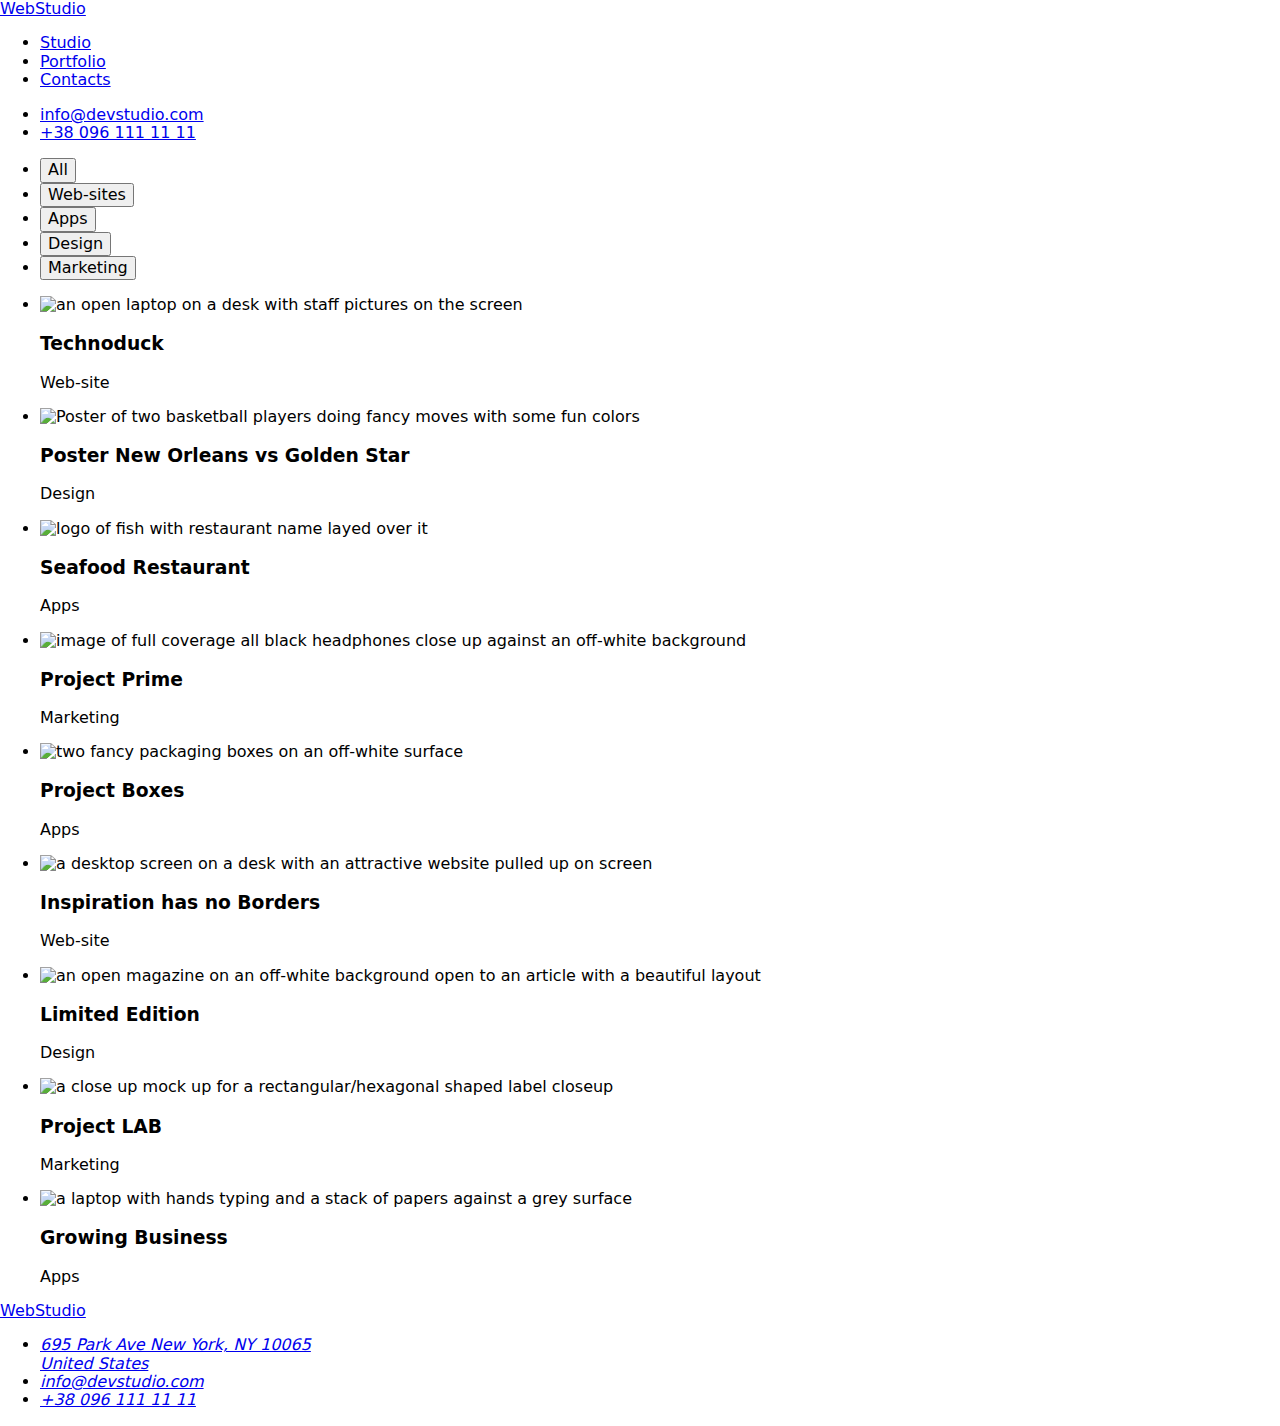
==== portfolio.html @ 9d6b026a "previous work files" ====
<!DOCTYPE html>
<html lang="en">

<head>
    <meta name="WebStudio" content="Effective Sollutions for your Business" />
    <meta charset="UTF-8"/>
    <meta http-equiv="X-UA-Compatible" content="IE=edge" />
    <meta name="viewport" content="width=device-width, initial-scale=1.0"/>
    <link rel="stylesheet" href="https://cdnjs.cloudflare.com/ajax/libs/modern-normalize/1.0.0/modern-normalize.min.css" />
    <link rel="preconnect" href="https://fonts.googleapis.com"/>
    <link rel="preconnect" href="https://fonts.gstatic.com" crossorigin />
    <link href="https://fonts.googleapis.com/css2?family=Raleway:wght@700&family=Roboto:wght@400;500;700;900&display=swap"
        rel="stylesheet"/>
    <link rel="stylesheet" href="./css/styles.css"/>

    <title>Effective Solutions for your Business</title>
</head>

<body>

    <header class="header">
      <div class="container nav-container">
        <nav class="navbar-list">
          <a class="logo" href="index.html">WebStudio
          </a>
          <ul class="navbar list">
            <li class="navbar-item">
              <a class="navbar-contact-link" 
                href="./index.html">Studio
              </a>
            </li>
            <li class="navbar-item">
              <a class="navbar-contact-link current-link" 
                href="./portfolio.html">Portfolio
              </a>
            </li>
            <li class="navbar-item">
              <a class="navbar-contact-link" 
                href="#">Contacts
              </a>
            </li>
          </ul>
        </nav>
    
        <ul class="nav-contacts list">
          <li class="header-contact-item">
            <a class="header-contact-link" 
              href="mailto:info@devstudio.com">info@devstudio.com
            </a>
          </li>
          <li class="header-contact-item">
            <a class="header-contact-link" 
              href="tel:+38 096 111 11 11"> +38 096 111 11 11
            </a>
          </li>
        </ul>
      </div>
    </header>

    <main>

        <section class="section">
            <div class="container container-portfolio">
              <ul class="filters list">    
                <li class="filter-item">
                  <button class="filter-button filter-current" type="button">All</button>
                </li>
                <li class="filter-item">
                  <button class="filter-button" type="button">Web-sites</button>
                </li>
                <li class="filter-item">
                  <button class="filter-button" type="button">Apps</button>
                </li>
                <li class="filter-item">
                  <button class="filter-button" type="button">Design</button>
                </li>
                <li class="filter-item">
                  <button class="filter-button" type="button">Marketing</button>
                </li>
              </ul>

              <ul class="projects list">
                <li class="projects-item">
                  <img src="./images/technoduck.jpg"
                         alt=" an open laptop on a desk with staff pictures on the screen"
                         width="370"/>
                  <div class="footer-projects">
                    <h3 class="projects-heading">
                      Technoduck
                    </h3>
                    <p class="projects-filter">
                      Web-site
                    </p>
                  </div>
                </li>
                <li class="projects-item">
                  <img src="./images/postervs.jpg"
                         alt="Poster of two basketball players doing fancy moves with some fun colors"
                         width="370"/>
                  <div class="footer-projects">
                    <h3 class="projects-heading">
                      Poster New Orleans vs Golden Star
                    </h3>
                    <p class="projects-filter">
                      Design
                    </p>
                  </div>
                </li>
                <li class="projects-item">
                  <img src="./images/seafood.jpg"
                         alt="logo of fish with restaurant name layed over it"
                         width="370"/>
                  <div class="footer-projects">
                    <h3 class="projects-heading">
                      Seafood Restaurant
                    </h3>
                    <p class="projects-filter">
                      Apps
                    </p>
                  </div>
                </li>
                <li class="projects-item">
                  <img src="./images/pprime.jpg"
                         alt="image of full coverage all black headphones close up against an off-white background"
                         width="370"/>
                  <div class="footer-projects">       
                    <h3 class="projects-heading">
                      Project Prime
                    </h3>
                    <p class="projects-filter">
                      Marketing
                    </p>
                  </div>
                </li>
                <li class="projects-item">
                  <img src="./images/pboxes.jpg"
                         alt="two fancy packaging boxes on an off-white surface"
                         width="370"/>
                  <div class="footer-projects">
                    <h3 class="projects-heading">
                      Project Boxes
                    </h3>
                    <p class="projects-filter">
                      Apps
                    </p>
                  </div>
                </li>
                <li class="projects-item">
                  <img src="./images/inspiration.jpg"
                    alt="a desktop screen on a desk with an attractive website pulled up on screen"
                    width="370"/>
                  <div class="footer-projects">
                    <h3 class="projects-heading">
                      Inspiration has no Borders
                    </h3>
                    <p class="projects-filter">
                      Web-site
                    </p>
                  </div>
                </li>
                <li class="projects-item">
                  <img src="./images/limited.jpg"
                    alt="an open magazine on an off-white background open to an article with a beautiful layout"
                    width="370"/>
                  <div class="footer-projects">
                    <h3 class="projects-heading">
                      Limited Edition
                    </h3>
                    <p class="projects-filter">
                      Design
                    </p>
                  </div>
                </li>
                <li class="projects-item">
                  <img src="./images/plab.jpg"
                    alt="a close up mock up for a rectangular/hexagonal shaped label closeup"
                    width="370"/>
                  <div class="footer-projects">
                    <h3 class="projects-heading">
                      Project LAB
                    </h3>
                    <p class="projects-filter">
                      Marketing
                    </p>
                  </div>
                </li>
                <li class="projects-item">
                  <img src="./images/business.jpg"
                    alt="a laptop with hands typing and a stack of papers against a grey surface"
                    width="370"/>
                  <div class="footer-projects">
                    <h3 class="projects-heading">
                      Growing Business
                    </h3>
                    <p class="projects-filter">
                      Apps
                    </p>
                  </div>
                </li>
              </ul>
            </div>
        </section>

    </main>

    <footer class="footer">
      <div class="container footer-container">
        <a class="logo logo-footer" href="index.html">WebStudio
        </a>
        <address class="address">
          <ul class="list-address list">
            <li>
              <a class="footer-link" href="#">695 Park Ave New York, NY 10065<br>United States</a>
            </li>
            <li>
              <a class="footer-link" href="mailto:info@devstudio.com">info@devstudio.com</a>
            </li>
            <li>
              <a class="footer-link" href="tel:+38 096 111 11 11"> +38 096 111 11 11</a>
            </li>
          </ul>
        </address>
      </div>
    </footer>
    
    </body>
    
    </html>
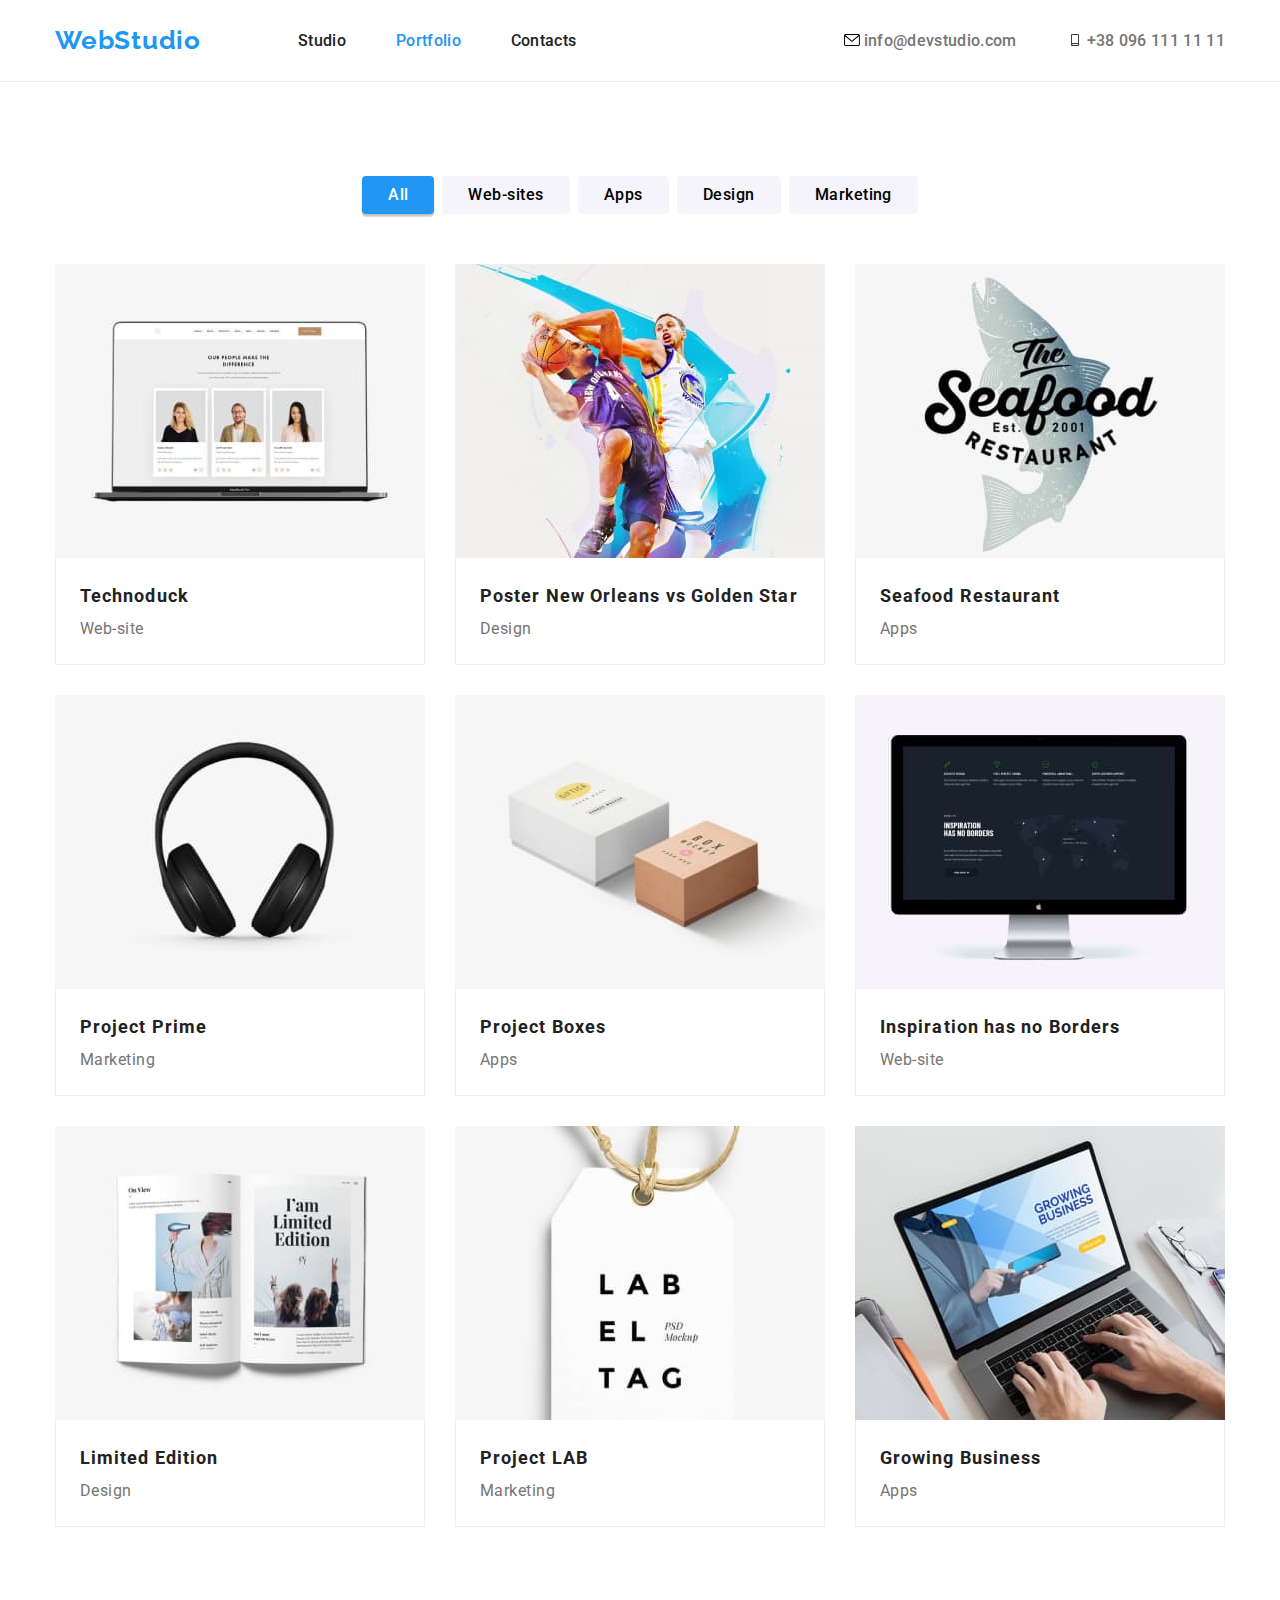
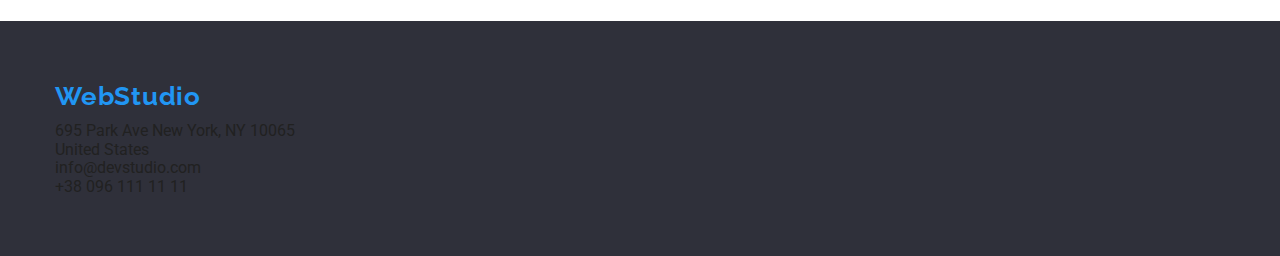
==== commit c0da38ac: "hover effects a go" ====
--- a/portfolio.html
+++ b/portfolio.html
@@ -25,32 +25,32 @@
           </a>
           <ul class="navbar list">
             <li class="navbar-item">
-              <a class="navbar-contact-link" 
-                href="./index.html">Studio
+              <a class="navbar-contact-link" href="./index.html">Studio
               </a>
             </li>
             <li class="navbar-item">
-              <a class="navbar-contact-link current-link" 
-                href="./portfolio.html">Portfolio
+              <a class="navbar-contact-link current-link" href="./portfolio.html">Portfolio
               </a>
             </li>
             <li class="navbar-item">
-              <a class="navbar-contact-link" 
-                href="#">Contacts
-              </a>
+              <a class="navbar-contact-link" href="#">Contacts</a>
             </li>
           </ul>
         </nav>
     
         <ul class="nav-contacts list">
           <li class="header-contact-item">
-            <a class="header-contact-link" 
-              href="mailto:info@devstudio.com">info@devstudio.com
+            <svg class="header-icon" width="16px" height="12px">
+              <use href="./images/icons.svg#icon-envelope"></use>
+            </svg>
+            <a class="header-contact-link" href="mailto:info@devstudio.com">info@devstudio.com
             </a>
           </li>
           <li class="header-contact-item">
-            <a class="header-contact-link" 
-              href="tel:+38 096 111 11 11"> +38 096 111 11 11
+            <svg class="header-icon" width="16px" height="12px">
+              <use href="./images/icons.svg#icon-smartphone"></use>
+            </svg>
+            <a class="header-contact-link" href="tel:+38 096 111 11 11"> +38 096 111 11 11
             </a>
           </li>
         </ul>
@@ -81,9 +81,10 @@
 
               <ul class="projects list">
                 <li class="projects-item">
-                  <img src="./images/technoduck.jpg"
-                         alt=" an open laptop on a desk with staff pictures on the screen"
-                         width="370"/>
+                  <a href="#" class="projects-link">
+                      <img src="./images/technoduck.jpg"
+                           alt=" an open laptop on a desk with staff pictures on the screen"
+                           width="370"/>
                   <div class="footer-projects">
                     <h3 class="projects-heading">
                       Technoduck
@@ -92,34 +93,40 @@
                       Web-site
                     </p>
                   </div>
-                </li>
-                <li class="projects-item">
-                  <img src="./images/postervs.jpg"
-                         alt="Poster of two basketball players doing fancy moves with some fun colors"
-                         width="370"/>
-                  <div class="footer-projects">
-                    <h3 class="projects-heading">
-                      Poster New Orleans vs Golden Star
-                    </h3>
-                    <p class="projects-filter">
-                      Design
-                    </p>
-                  </div>
-                </li>
-                <li class="projects-item">
-                  <img src="./images/seafood.jpg"
-                         alt="logo of fish with restaurant name layed over it"
-                         width="370"/>
-                  <div class="footer-projects">
-                    <h3 class="projects-heading">
-                      Seafood Restaurant
-                    </h3>
-                    <p class="projects-filter">
-                      Apps
-                    </p>
-                  </div>
-                </li>
-                <li class="projects-item">
+                </a>
+                </li>
+                <li class="projects-item">
+                  <a href="#" class="projects-link">
+                    <img src="./images/postervs.jpg"
+                           alt="Poster of two basketball players doing fancy moves with some fun colors"
+                           width="370"/>
+                    <div class="footer-projects">
+                      <h3 class="projects-heading">
+                        Poster New Orleans vs Golden Star
+                      </h3>
+                      <p class="projects-filter">
+                        Design
+                      </p>
+                  </div>
+                </a>
+                </li>
+                <li class="projects-item">
+                  <a href="#" class="projects-link">
+                    <img src="./images/seafood.jpg"
+                           alt="logo of fish with restaurant name layed over it"
+                           width="370"/>
+                    <div class="footer-projects">
+                      <h3 class="projects-heading">
+                        Seafood Restaurant
+                      </h3>
+                      <p class="projects-filter">
+                        Apps
+                      </p>
+                    </div>
+                  </a>
+                </li>
+                <li class="projects-item">
+                  <a href="#" class="projects-link">
                   <img src="./images/pprime.jpg"
                          alt="image of full coverage all black headphones close up against an off-white background"
                          width="370"/>
@@ -131,8 +138,10 @@
                       Marketing
                     </p>
                   </div>
-                </li>
-                <li class="projects-item">
+                </a>
+                </li>
+                <li class="projects-item">
+                  <a href="#" class="projects-link">
                   <img src="./images/pboxes.jpg"
                          alt="two fancy packaging boxes on an off-white surface"
                          width="370"/>
@@ -144,8 +153,10 @@
                       Apps
                     </p>
                   </div>
-                </li>
-                <li class="projects-item">
+                </a>
+                </li>
+                <li class="projects-item">
+                  <a href="#" class="projects-link">
                   <img src="./images/inspiration.jpg"
                     alt="a desktop screen on a desk with an attractive website pulled up on screen"
                     width="370"/>
@@ -157,8 +168,10 @@
                       Web-site
                     </p>
                   </div>
-                </li>
-                <li class="projects-item">
+                </a>
+                </li>
+                <li class="projects-item">
+                  <a href="#" class="projects-link">
                   <img src="./images/limited.jpg"
                     alt="an open magazine on an off-white background open to an article with a beautiful layout"
                     width="370"/>
@@ -170,8 +183,10 @@
                       Design
                     </p>
                   </div>
-                </li>
-                <li class="projects-item">
+                </a>
+                </li>
+                <li class="projects-item">
+                  <a href="#" class="projects-link">
                   <img src="./images/plab.jpg"
                     alt="a close up mock up for a rectangular/hexagonal shaped label closeup"
                     width="370"/>
@@ -183,8 +198,10 @@
                       Marketing
                     </p>
                   </div>
-                </li>
-                <li class="projects-item">
+                </a>
+                </li>
+                <li class="projects-item">
+                  <a href="#" class="projects-link">
                   <img src="./images/business.jpg"
                     alt="a laptop with hands typing and a stack of papers against a grey surface"
                     width="370"/>
@@ -196,6 +213,7 @@
                       Apps
                     </p>
                   </div>
+                </a>
                 </li>
               </ul>
             </div>
--- a/css/styles.css
+++ b/css/styles.css
@@ -0,0 +1,521 @@
+/*svg sprite--not sure I need this now
+
+/* .icon {
+  width: 50px;
+  height: 50px;
+  margin: .5em;
+} */
+
+/* doc styles*/
+
+ul{
+  list-style-type: none;
+}
+
+a{
+text-decoration: none;
+color: var(--main-color);
+}
+
+:focus{
+  outline: none;
+}
+/* hero hover button color   #188CE8  */
+
+:root{
+ --main-color: #212121;
+ --sub-text-color:#757575;
+ --icon-link-fill-color: #AFB1B8;
+ --sub-font-size: 16px;
+ --main-background-color:#FFFFFF;
+ --sub-background-color: #F5F4FA;
+ --focus-hover-background-color: #2196F3;
+ --focus-hover-color-button:#FFFFFF;
+ --focus-hover-color-text:#2196F3;
+ --footer-icon-link-background: gba(255, 255, 255, 0.1);
+}
+
+body{
+  font-family: Roboto, sans-serif;
+  font-style: normal;
+  font-size: 14px;
+  color: var(--main-color);
+  font-size: var(--main-font-size);
+  background-color: var(--main-background-color);
+}
+
+/* default styles*/
+
+h1,
+h2,
+h3,
+h4,
+h5,
+h6,
+p {
+  margin: 0;
+}
+
+html {
+  box-sizing: border-box;
+}
+
+*,
+*::after,
+*::before {
+  box-sizing: inherit;
+}
+
+img {
+  display: block;
+  max-width: 100%;
+  height: auto;
+}
+
+address {
+  font-style: normal;
+}
+
+.link {
+  text-decoration: none;
+  color: inherit;
+}
+
+.list {
+  list-style: none;
+  padding: 0;
+  margin: 0;
+}
+ /*specific styles*/
+
+.container{
+  width:1200px;
+  margin: 0 auto;
+  padding: 0 15px;
+}
+
+.section{
+  padding-top:94px;
+  padding-bottom:94px;
+}
+
+.header{
+  border-bottom: 1px solid #ECECEC;
+}
+
+.nav-container{
+  display: flex;
+  align-items: center;
+  justify-content: space-between;
+}
+
+.navbar-list{
+  display: flex;
+  align-items: center;
+}
+
+.navbar-item:not(:last-child){
+margin-right: 50px;
+}
+
+.navbar{
+  display:flex;
+  margin-left: 97px;
+}
+
+.nav-contacts{
+  display: flex;
+}
+
+.header-contact-item:not(:last-child) {
+  margin-right: 50px;
+}
+
+.header-contact-item,
+.navbar-item{
+  display: block;
+  padding: 32px 0 31px 0;
+}
+
+.logo{
+  font-family: Raleway, sans-serif;
+  font-size:  26px;
+  font-weight: 700;
+  color: #2196F3;
+  line-height: 31px;
+  letter-spacing: 0.03em;
+}
+
+.navbar-contact-link{
+  font-weight: 500;
+  line-height: 16px;
+  letter-spacing: 0.02em;
+}
+
+.header-icon{
+  fill: current-color;
+}
+
+.current-link,
+.navbar-contact-link:focus, 
+.header-contact-link:focus,
+.navbar-contact-link:hover,
+.header-contact-link:hover {
+  color: var(--focus-hover-color-text);
+}
+
+.hero-button:focus{
+  background-color: #188CE8;
+}
+
+.hero-button:hover {
+  background-color: #188CE8;
+}
+
+.filter-button:focus,
+.filter-button:hover {
+  background-color:var(--focus-hover-background-color);
+  box-shadow: 0px 3px 1px rgba(0, 0, 0, 0.1), 
+  0px 1px 2px rgba(0, 0, 0, 0.08), 
+  0px 2px 2px rgba(0, 0, 0, 0.12);
+}
+
+.footer-address-link:focus,
+.filter-button:focus{
+  color:var(--focus-hover-color-button);
+}
+
+.footer-address-link:hover,
+.filter-button:hover{
+  color: var(--focus-hover-color-button);
+}
+
+.header-contact-link{
+  color: var(--sub-text-color);
+  font-weight:500;
+  line-height: 16px;
+  letter-spacing: 0.02em;
+}
+
+.hero-container{
+  display: flex;
+  flex-direction: column;
+  justify-content: center;
+  align-items: center;
+}
+
+.hero{
+  padding:200px 0;
+  background-color: #2F303A;
+  background-image:
+    linear-gradient(rgba(47, 48, 58, 0.4), rgba(47, 48, 58, 0.4)), 
+    url(../images/hero-img.jpg);
+}
+
+.hero-heading{
+  font-weight: 900;
+  font-size: 44px;
+  line-height: 136%;
+  text-align: center;
+  letter-spacing: 0.06em;
+  text-transform: uppercase;
+  color: #FFFFFF;
+  margin-bottom:30px;
+}
+
+.hero-button{
+  font-family: Roboto, sans-serif;
+  background-color: #2196F3;
+  color: #FFFFFF;
+  font-weight: 700;
+  line-height: 30px;
+  display: flex;
+  align-items: center;
+  justify-content: center;
+  padding: 10px 20px;
+  letter-spacing: 0.06em;
+  border-radius: 4px;
+  border: none;
+  cursor:pointer;
+}
+
+.advantages-list{
+  display: flex;
+}
+
+.advantages-item:not(:last-child){
+  margin-right: 30px;
+}
+
+.advantages-item{
+  width: 270px
+}
+
+.advantages-icons-box{
+  display: flex;
+  justify-content: center;
+  align-items: center;
+  width: 270px;
+  height: 120px;
+  background: var(--sub-background-color);
+  border-radius: 4px;
+  margin-bottom:30px;
+  
+}
+
+.advantages-heading{
+  font-weight: 700;
+  line-height: 16px;
+  font-size: 14px;
+  letter-spacing: 0.03em;
+  text-transform: uppercase;
+  margin-bottom:10px;
+}
+
+.advantages-detail{
+    font-weight: 400;
+    line-height: 24px;
+    font-size: 14px;
+    letter-spacing: 0.03em;
+    color: var(--sub-text-color)
+}
+
+.we-do-container{
+  display:flex;
+  flex-direction: column;
+}
+
+.section-no-top-padding{
+  padding-top: 0;
+}
+
+.we-do-list {
+  display:flex;
+  justify-content: center;
+}
+
+.we-do-item:not(:last-child){
+  margin-right: 30px;
+}
+
+.section-heading{
+  display: flex;
+  justify-content: center;
+  margin-bottom: 50px;
+  font-weight: 700;
+  font-size: 36px;
+  line-height: 42px;
+  text-align: center;
+  letter-spacing: 0.03em;
+}
+
+.team-container{
+  display: flex;
+  flex-direction: column;
+}
+
+.section-heading-team,
+.team-list{
+  display:flex;
+  justify-content: center;
+  align-items: center;
+}
+
+.team-item:not(:last-child){
+  margin-right: 30px;
+}
+
+.team-image{
+  margin-bottom: 30px;
+}
+
+.team-item {
+  display:flex;
+  flex-direction: column;
+  padding-bottom: 30px;
+  background-color: var(--main-background-color);
+  box-shadow: 0px 1px 3px rgba(0, 0, 0, 0.12), 
+  0px 1px 1px rgba(0, 0, 0, 0.14), 
+  0px 2px 1px rgba(0, 0, 0, 0.2);
+  border-radius: 0px 0px 4px 4px;
+}
+
+.section-team{
+  background-color: var(--sub-background-color);
+}
+
+.team-name{
+  font-weight: 500;
+  font-size: var(--sub-font-size);
+  line-height: 19px;
+  text-align: center;
+  letter-spacing: 0.03em;
+  margin-bottom: 10px;
+}
+
+.team-title{
+  font-weight: 400;
+  font-size: var(--sub-font-size);
+  line-height: 19px;
+  text-align: center;
+  letter-spacing: 0.03em;
+  color: var(--sub-text-color);
+  margin-bottom:16px;
+}
+
+.socials-list{
+  display:flex;
+  justify-content: space-evenly;
+  align-items: center;
+  padding:0;
+}
+
+.socials-link{
+color: var(--icon-link-fill-color);
+}
+
+.socials-icons{
+  fill:currentColor;
+}
+
+.clients-list{
+  display:flex;
+  justify-content: space-evenly;
+  align-items: center;
+}
+
+.clients-icon-box{
+  display: flex;
+  justify-content: center;
+  align-items: center;
+  width: 170px;
+      height: 92px;
+    border: 1px solid var(--icon-link-fill-color);
+    border-radius: 4px;
+}
+
+.clients-link{
+  color: var(--icon-link-fill-color);
+}
+
+.clients-icon {
+  fill: currentColor;
+}
+
+.filters{
+  display: flex;
+  justify-content: center;
+  margin-bottom:50px;
+}
+
+.filter-item:not(:last-child){
+  margin-right: 8px;
+}
+
+.projects{
+  display: flex;
+  flex-wrap: wrap;
+  margin-left:-30px;
+  margin-top:-30px;
+  }
+  
+  .projects-item{
+    margin-left: 30px;
+    margin-top: 30px;
+    background: #FFFFFF;
+  }
+
+ .footer-projects{
+   display: flex;
+   flex-direction: column;
+   padding:20px 24px;
+   border: 1px solid #EEEEEE;
+   border-top:none;
+ }
+
+.filter-button{
+  font-family: Roboto, sans-serif;
+  background-color: #F5F4FA;
+  padding: 6px 26px;
+  border: none;
+  cursor: pointer;
+  border-radius: 4px;
+  font-weight: 500;
+  font-size: var(--sub-font-size);
+  line-height: 26px;
+  text-align: center;
+  letter-spacing: 0.03em;
+}
+
+.filter-current{
+  background-color: var(--focus-hover-background-color);
+  color: var(--focus-hover-color-button);
+  box-shadow: 0px 3px 1px rgba(0, 0, 0, 0.1), 
+  0px 1px 2px rgba(0, 0, 0, 0.08), 
+  0px 2px 2px rgba(0, 0, 0, 0.12);
+}
+
+.projects-heading{
+  font-weight: 700;
+  font-size: 18px;
+  line-height: 36px;
+  letter-spacing: 0.06em;
+}
+
+.projects-filter{
+  font-weight: 400;
+  font-size: var(--sub-font-size);
+  line-height: 30px;
+  letter-spacing: 0.03em;
+  color: var(--sub-text-color);
+}
+
+.projects-link:hover{
+  display:inline-block;
+  box-shadow: 0px 1px 1px rgba(0, 0, 0, 0.12), 
+    0px 4px 4px rgba(0, 0, 0, 0.06), 
+    1px 4px 6px rgba(0, 0, 0, 0.16);
+}
+
+.footer{
+  background-color: #2F303A;
+  padding: 60px 0;
+}
+
+.logo-footer{
+  display:block;
+  margin-bottom: 10px;
+
+}
+
+.footer-address-link{
+  color: var(--sub-text-color);
+  font-weight: 400;
+  line-height: 24px;
+   letter-spacing: 0.03em;
+}
+
+/* .address{
+  display: flex;
+}
+
+.footer-socials-list{
+  display:flex;
+}
+
+.footer-socials-container{
+  display: flex;
+  /* flex-direction: column; */
+}
+
+
+.footer-socials-list {
+  display: flex;
+  flex-direction: column;
+  justify-content: flex-start;
+}
+
+.footer-socials-item{
+  display: flex;
+  justify-content: space-evenly;
+} */
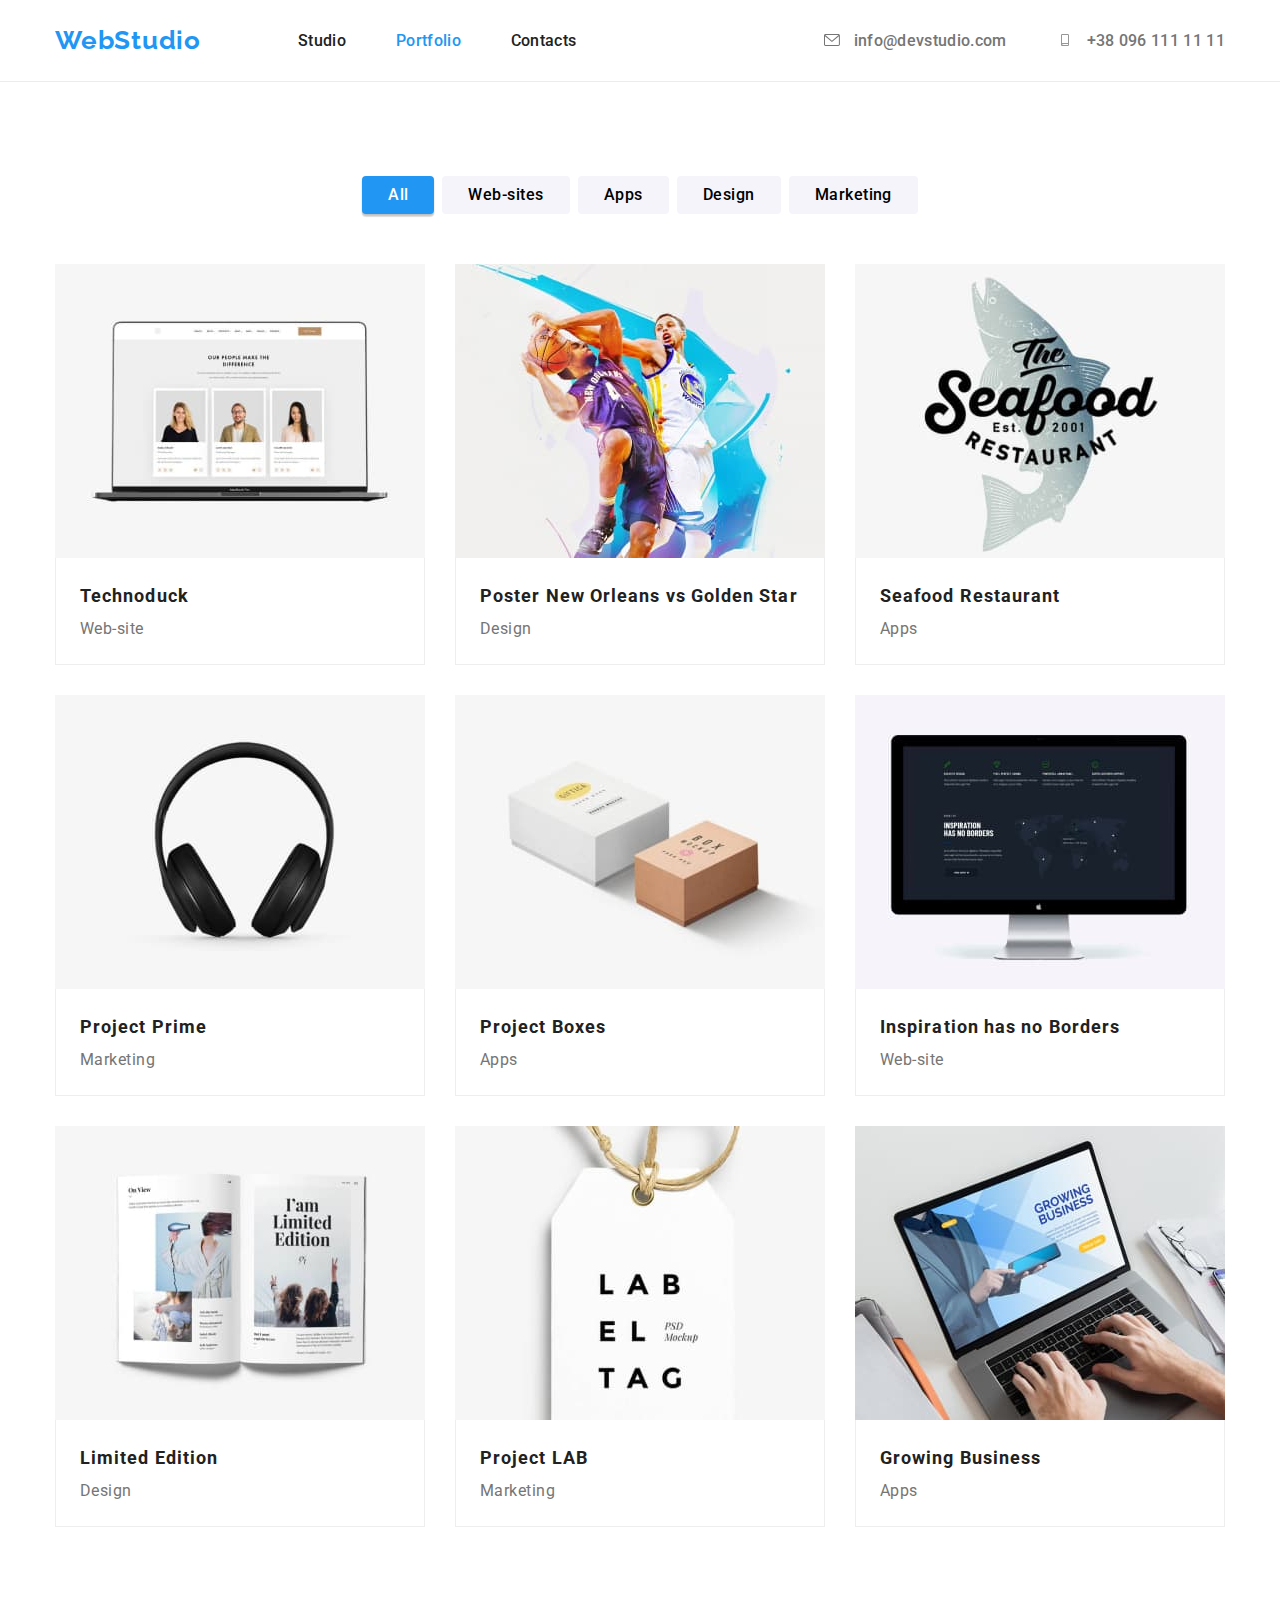
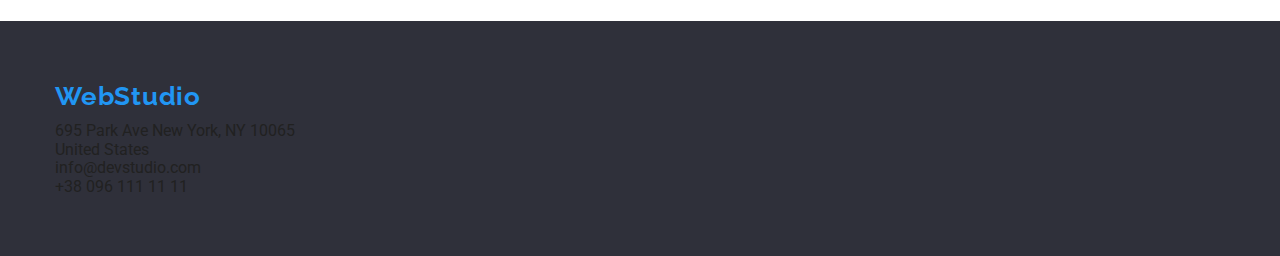
==== commit 20ea9a8d: "header squared away" ====
--- a/portfolio.html
+++ b/portfolio.html
@@ -40,16 +40,20 @@
     
         <ul class="nav-contacts list">
           <li class="header-contact-item">
-            <svg class="header-icon" width="16px" height="12px">
-              <use href="./images/icons.svg#icon-envelope"></use>
-            </svg>
+            <a class="header-icon-link">
+              <svg class="header-icon" width="16px" height="12px">
+                <use href="./images/icons.svg#icon-envelope"></use>
+              </svg>
+            </a>
             <a class="header-contact-link" href="mailto:info@devstudio.com">info@devstudio.com
             </a>
           </li>
           <li class="header-contact-item">
-            <svg class="header-icon" width="16px" height="12px">
-              <use href="./images/icons.svg#icon-smartphone"></use>
-            </svg>
+            <a class="header-icon-link">
+              <svg class="header-icon" width="16px" height="12px">
+                <use href="./images/icons.svg#icon-smartphone"></use>
+              </svg>
+            </a>
             <a class="header-contact-link" href="tel:+38 096 111 11 11"> +38 096 111 11 11
             </a>
           </li>
--- a/css/styles.css
+++ b/css/styles.css
@@ -152,15 +152,23 @@
   letter-spacing: 0.02em;
 }
 
+.header-icon-link{
+  display: inline-block;
+  color:var(--sub-text-color);
+  margin-right: 10px;
+}
+
 .header-icon{
-  fill: current-color;
+  display: inline-block;
+  fill:currentColor;
 }
 
 .current-link,
 .navbar-contact-link:focus, 
 .header-contact-link:focus,
 .navbar-contact-link:hover,
-.header-contact-link:hover {
+.header-contact-link:hover,
+.header-icon-link:hover {
   color: var(--focus-hover-color-text);
 }
 
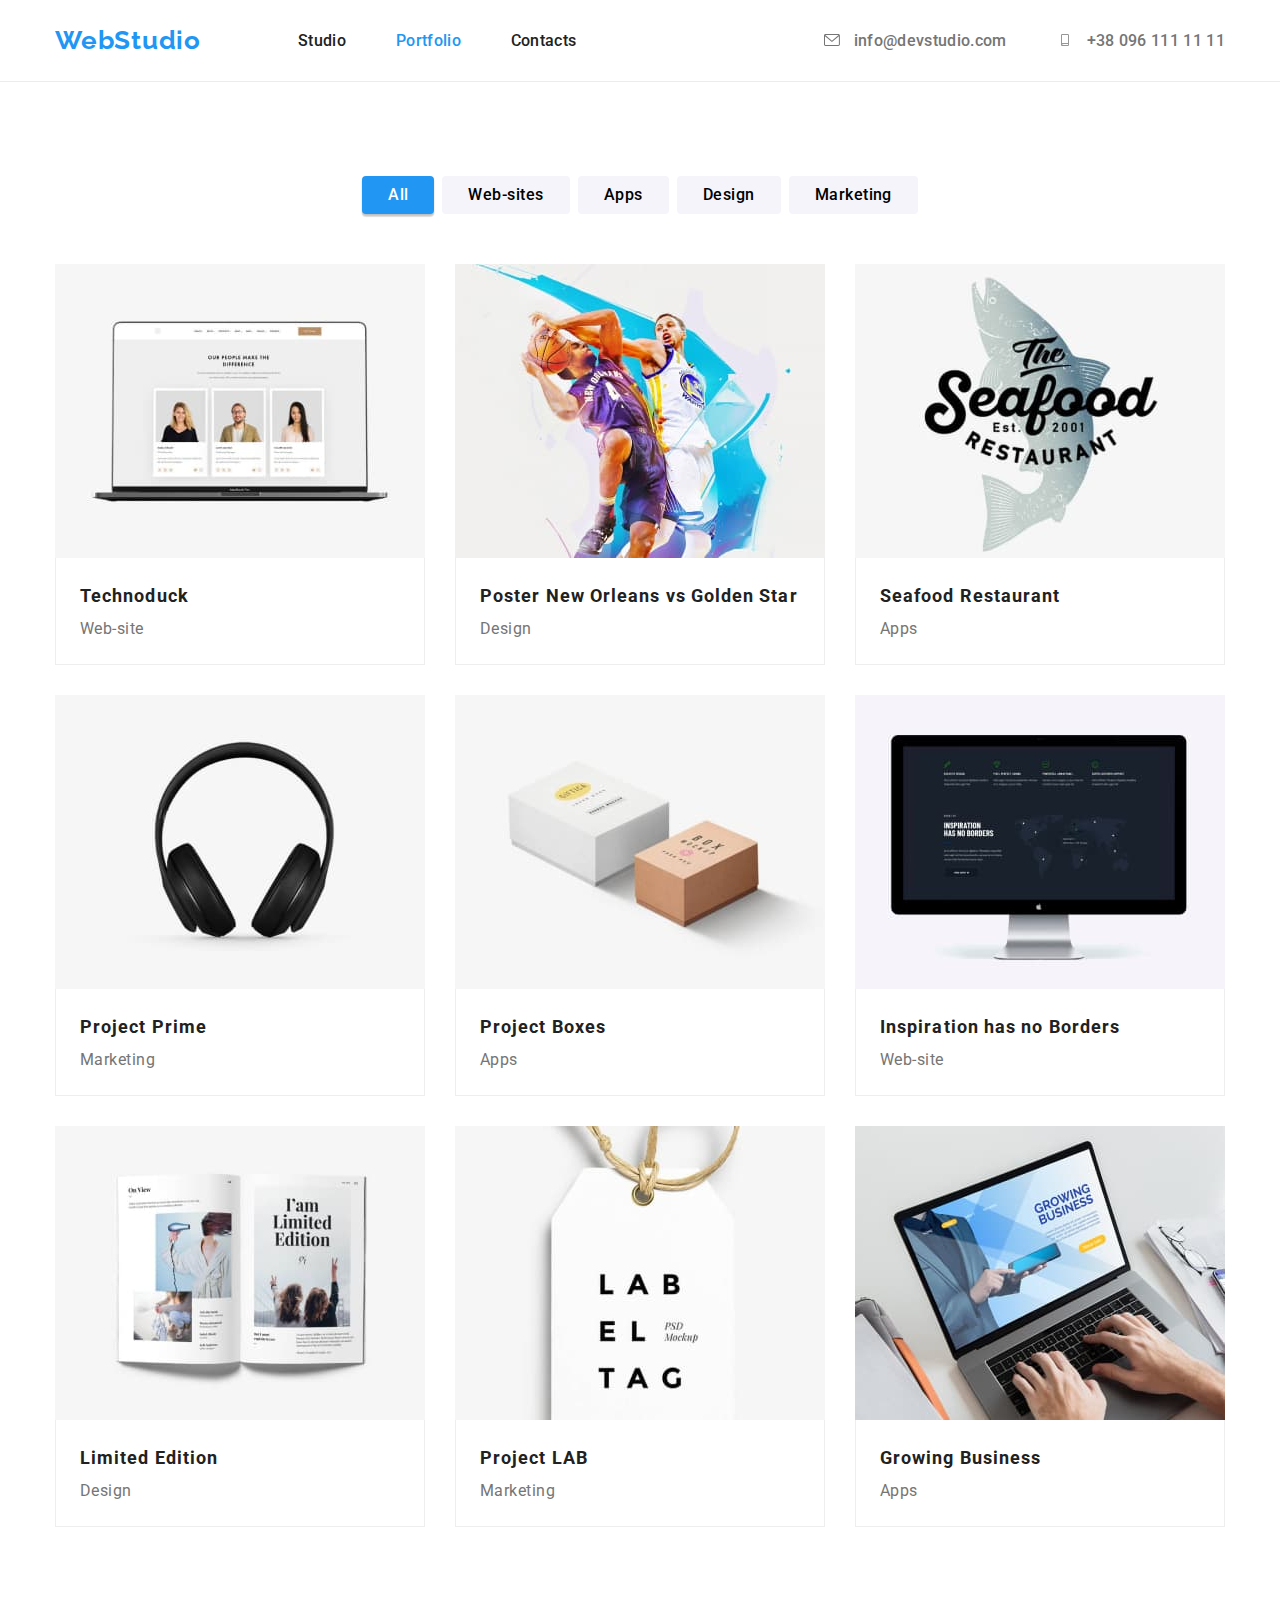
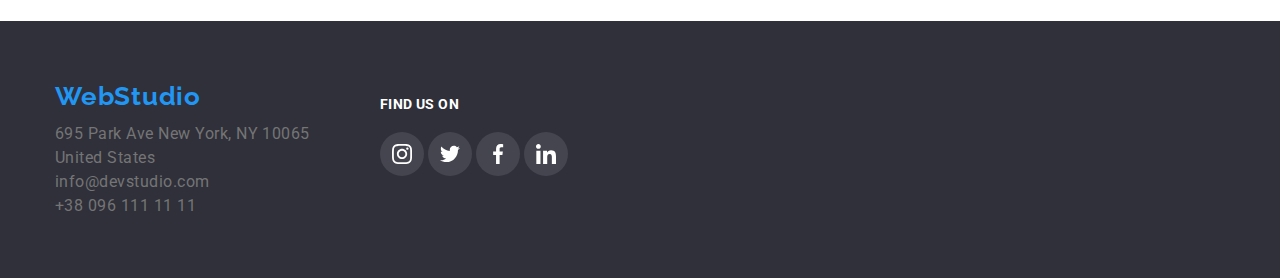
==== commit 37d3ccff: "footer markup and styling" ====
--- a/portfolio.html
+++ b/portfolio.html
@@ -225,25 +225,61 @@
 
     </main>
 
-    <footer class="footer">
-      <div class="container footer-container">
-        <a class="logo logo-footer" href="index.html">WebStudio
-        </a>
-        <address class="address">
-          <ul class="list-address list">
-            <li>
-              <a class="footer-link" href="#">695 Park Ave New York, NY 10065<br>United States</a>
-            </li>
-            <li>
-              <a class="footer-link" href="mailto:info@devstudio.com">info@devstudio.com</a>
-            </li>
-            <li>
-              <a class="footer-link" href="tel:+38 096 111 11 11"> +38 096 111 11 11</a>
-            </li>
-          </ul>
-        </address>
-      </div>
-    </footer>
+<footer class="footer">
+  <div class="container footer-container">
+    <div class="footer-logo-box">
+      <a class="logo logo-footer" href="index.html">WebStudio
+      </a>
+      <address class="address">
+        <ul class="list-address list">
+          <li>
+            <a class="footer-address-link" href="#">695 Park Ave New York, NY 10065<br>United States</a>
+          </li>
+          <li>
+            <a class="footer-address-link" href="mailto:info@devstudio.com">info@devstudio.com</a>
+          </li>
+          <li>
+            <a class="footer-address-link" href="tel:+38 096 111 11 11"> +38 096 111 11 11</a>
+          </li>
+        </ul>
+    </div>
+    <div class="footer-icon-box">
+      <ul class="footer-socials-list list">
+        <h3 class="footer-header">Find Us On</h3>
+        <div class="footer-socials-container">
+          <li class="footer-socials-item">
+            <a class="footer-socials-link" href="#">
+              <svg class="footer-socials-icon" width="20" height="20">
+                <use href="./images/icons.svg#icon-instagram"></use>
+              </svg>
+            </a>
+          </li>
+          <li class="footer-socials-item">
+            <a class="footer-socials-link" href="#">
+              <svg class="footer-socials-icon" width="20" height="20">
+                <use href="./images/icons.svg#icon-twitter"></use>
+              </svg>
+            </a>
+          </li>
+          <li class="footer-socials-item">
+            <a class="footer-socials-link" href="#">
+              <svg class="footer-socials-icon" width="20" height="20">
+                <use href="./images/icons.svg#icon-facebook"></use>
+              </svg>
+            </a>
+          </li>
+          <li class="footer-socials-item">
+            <a class="footer-socials-link" href="#">
+              <svg class="footer-socials-icon" width="20" height="20">
+                <use href="./images/icons.svg#icon-linkedin"></use>
+              </svg>
+            </a>
+          </li>
+      </ul>
+    </div>
+    </address>
+  </div>
+</footer>
     
     </body>
     
--- a/css/styles.css
+++ b/css/styles.css
@@ -24,15 +24,14 @@
 
 :root{
  --main-color: #212121;
- --sub-text-color:#757575;
- --icon-link-fill-color: #AFB1B8;
+ --sub-color:#757575;
+ --icon-color: #AFB1B8;
  --sub-font-size: 16px;
  --main-background-color:#FFFFFF;
  --sub-background-color: #F5F4FA;
- --focus-hover-background-color: #2196F3;
- --focus-hover-color-button:#FFFFFF;
- --focus-hover-color-text:#2196F3;
- --footer-icon-link-background: gba(255, 255, 255, 0.1);
+ --dark-accent-background-color: #2196F3;
+ --light-accent-background-color:#FFFFFF;
+ --accent-color:#2196F3;
 }
 
 body{
@@ -141,7 +140,7 @@
   font-family: Raleway, sans-serif;
   font-size:  26px;
   font-weight: 700;
-  color: #2196F3;
+  color: var(--accent-color);
   line-height: 31px;
   letter-spacing: 0.03em;
 }
@@ -154,8 +153,9 @@
 
 .header-icon-link{
   display: inline-block;
-  color:var(--sub-text-color);
+  color:var(--sub-color);
   margin-right: 10px;
+  cursor:pointer;
 }
 
 .header-icon{
@@ -166,40 +166,55 @@
 .current-link,
 .navbar-contact-link:focus, 
 .header-contact-link:focus,
+.header-icon-link:focus,
 .navbar-contact-link:hover,
 .header-contact-link:hover,
-.header-icon-link:hover {
-  color: var(--focus-hover-color-text);
-}
-
-.hero-button:focus{
+.header-icon-link:hover{
+color: var(--accent-color);
+}
+
+.hero-button:focus,
+.hero-button:hover{
   background-color: #188CE8;
 }
 
-.hero-button:hover {
-  background-color: #188CE8;
+.socials-link:focus,
+.socials-link:hover{
+  background-color: var(--dark-accent-background-color);
+  color: var(--light-accent-background-color)
+}
+
+.clients-icon:focus,
+.clients-icon:hover {
+  color: var(--accent-color);
+}
+
+.clients-box:focus,
+.clients-box:hover {
+  border: 1px solid #2196F3;
 }
 
 .filter-button:focus,
 .filter-button:hover {
-  background-color:var(--focus-hover-background-color);
+  background-color:var(--dark-accent-background-color);
   box-shadow: 0px 3px 1px rgba(0, 0, 0, 0.1), 
   0px 1px 2px rgba(0, 0, 0, 0.08), 
   0px 2px 2px rgba(0, 0, 0, 0.12);
 }
 
+.footer-socials-link:hover{
+  background-color: var(--dark-accent-background-color);
+}
+
 .footer-address-link:focus,
-.filter-button:focus{
-  color:var(--focus-hover-color-button);
-}
-
+.filter-button:focus,
 .footer-address-link:hover,
 .filter-button:hover{
-  color: var(--focus-hover-color-button);
+  color: var(--light-accent-background-color);
 }
 
 .header-contact-link{
-  color: var(--sub-text-color);
+  color: var(--sub-color);
   font-weight:500;
   line-height: 16px;
   letter-spacing: 0.02em;
@@ -285,7 +300,7 @@
     line-height: 24px;
     font-size: 14px;
     letter-spacing: 0.03em;
-    color: var(--sub-text-color)
+    color: var(--sub-color)
 }
 
 .we-do-container{
@@ -367,7 +382,7 @@
   line-height: 19px;
   text-align: center;
   letter-spacing: 0.03em;
-  color: var(--sub-text-color);
+  color: var(--sub-color);
   margin-bottom:16px;
 }
 
@@ -379,34 +394,44 @@
 }
 
 .socials-link{
-color: var(--icon-link-fill-color);
+  display:inline-flex;
+  height: 44px;
+  width: 44px;
+  border-radius: 50%;
+  background-size: contain; 
+  background-position: center;
+  padding:12px;
+  background-color: var(--main-background-color);
+  color: var(--icon-color);
 }
 
 .socials-icons{
   fill:currentColor;
 }
 
+.clients-box{
+  display: flex;
+  justify-content: center;
+  align-items: center;
+  width: 170px;
+  height: 92px;
+  border: 1px solid var(--icon-color);
+  border-radius: 4px;
+}
+
 .clients-list{
   display:flex;
   justify-content: space-evenly;
   align-items: center;
 }
 
-.clients-icon-box{
-  display: flex;
-  justify-content: center;
-  align-items: center;
-  width: 170px;
-      height: 92px;
-    border: 1px solid var(--icon-link-fill-color);
-    border-radius: 4px;
-}
-
 .clients-link{
-  color: var(--icon-link-fill-color);
+  display: inline-block;
+  color:var(--icon-color)
 }
 
 .clients-icon {
+  display:flex;
   fill: currentColor;
 }
 
@@ -425,13 +450,13 @@
   flex-wrap: wrap;
   margin-left:-30px;
   margin-top:-30px;
-  }
+}
   
   .projects-item{
     margin-left: 30px;
     margin-top: 30px;
     background: #FFFFFF;
-  }
+}
 
  .footer-projects{
    display: flex;
@@ -439,7 +464,7 @@
    padding:20px 24px;
    border: 1px solid #EEEEEE;
    border-top:none;
- }
+}
 
 .filter-button{
   font-family: Roboto, sans-serif;
@@ -456,8 +481,8 @@
 }
 
 .filter-current{
-  background-color: var(--focus-hover-background-color);
-  color: var(--focus-hover-color-button);
+  background-color: var(--dark-accent-background-color);
+  color: var(--light-accent-background-color);
   box-shadow: 0px 3px 1px rgba(0, 0, 0, 0.1), 
   0px 1px 2px rgba(0, 0, 0, 0.08), 
   0px 2px 2px rgba(0, 0, 0, 0.12);
@@ -475,7 +500,7 @@
   font-size: var(--sub-font-size);
   line-height: 30px;
   letter-spacing: 0.03em;
-  color: var(--sub-text-color);
+  color: var(--sub-color);
 }
 
 .projects-link:hover{
@@ -490,6 +515,11 @@
   padding: 60px 0;
 }
 
+.footer-container{
+  display: flex;
+  justify-content: flex-start;
+}
+
 .logo-footer{
   display:block;
   margin-bottom: 10px;
@@ -497,33 +527,50 @@
 }
 
 .footer-address-link{
-  color: var(--sub-text-color);
+  color: var(--sub-color);
   font-weight: 400;
   line-height: 24px;
    letter-spacing: 0.03em;
 }
 
-/* .address{
-  display: flex;
+.footer-icon-box{
+  display: flex;
+  padding-left:70px;
+}
+
+.footer-header{
+  font-weight: 700;
+  font-size: 14px;
+  line-height: 16px;
+  letter-spacing: 0.03em;
+  text-transform: uppercase;
+  color: var(--light-accent-background-color);
+  padding-top:15px;
+  padding-bottom: 20px;  
 }
 
 .footer-socials-list{
-  display:flex;
-}
-
-.footer-socials-container{
-  display: flex;
-  /* flex-direction: column; */
-}
-
-
-.footer-socials-list {
   display: flex;
   flex-direction: column;
-  justify-content: flex-start;
+  
 }
 
 .footer-socials-item{
-  display: flex;
-  justify-content: space-evenly;
-} */
+  display: inline-flex;
+}
+
+.footer-socials-link {
+  display: inline-flex;
+  height: 44px;
+  width: 44px;
+  border-radius: 50%;
+  background-size: contain;
+  background-position: center;
+  padding: 12px;
+  background-color: rgba(255, 255, 255, 0.1);
+  color:#FFFFFF;
+}
+
+.footer-socials-icon{
+  fill:currentColor;
+}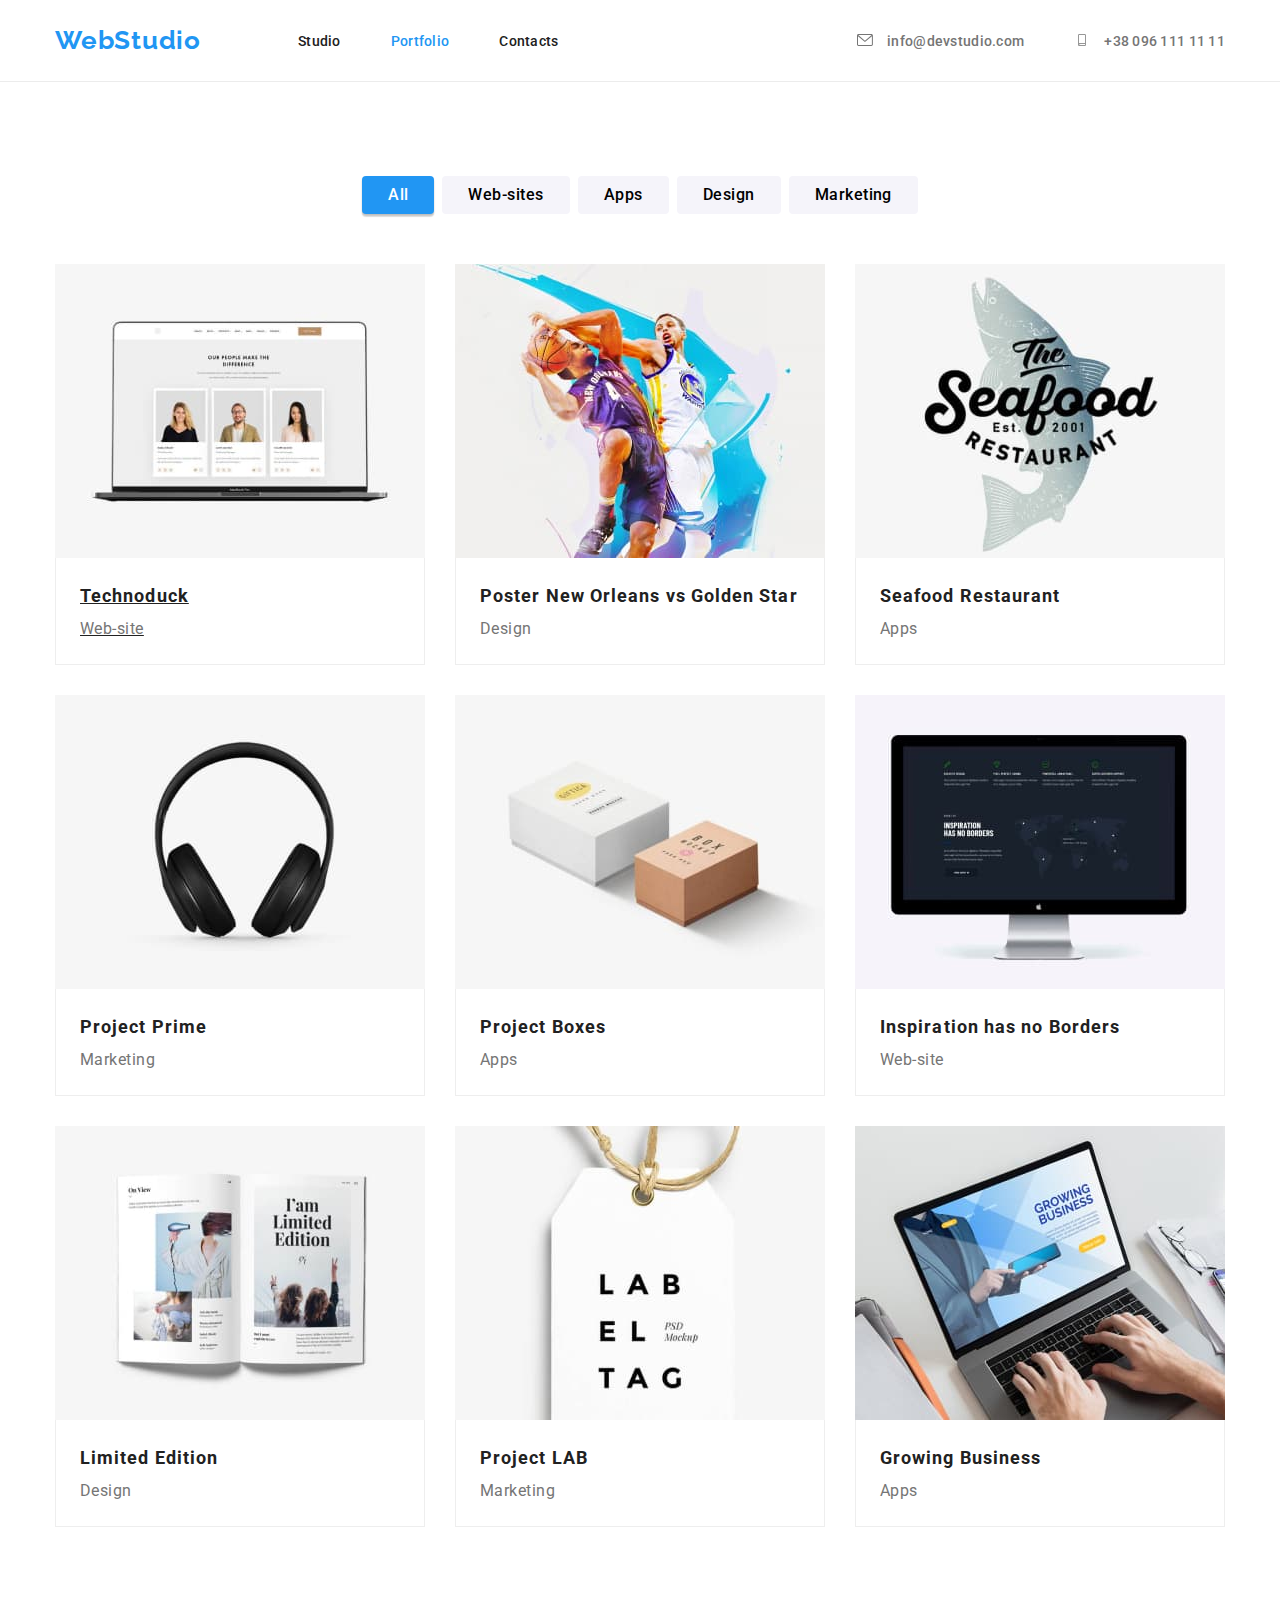
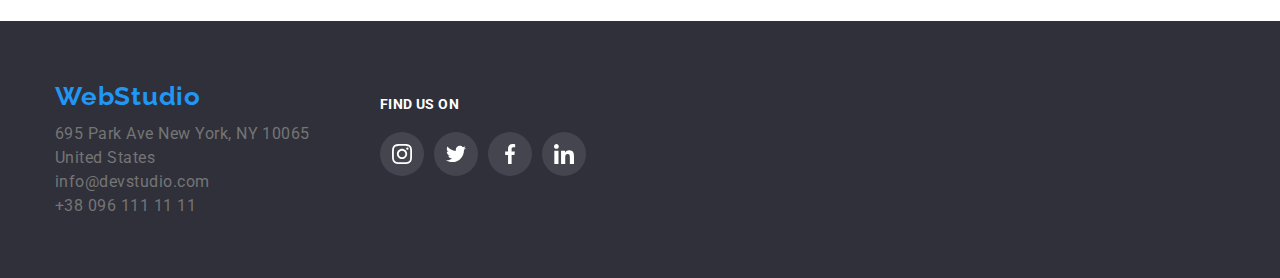
==== commit 8dcf09a6: "fixes:header,tream,footer" ====
--- a/portfolio.html
+++ b/portfolio.html
@@ -21,40 +21,40 @@
     <header class="header">
       <div class="container nav-container">
         <nav class="navbar-list">
-          <a class="logo" href="index.html">WebStudio
+          <a class="link logo" href="index.html">WebStudio
           </a>
           <ul class="navbar list">
             <li class="navbar-item">
-              <a class="navbar-contact-link" href="./index.html">Studio
+              <a class="link navbar-contact-link" href="./index.html">Studio
               </a>
             </li>
             <li class="navbar-item">
-              <a class="navbar-contact-link current-link" href="./portfolio.html">Portfolio
+              <a class="link navbar-contact-link current-link" href="./portfolio.html">Portfolio
               </a>
             </li>
             <li class="navbar-item">
-              <a class="navbar-contact-link" href="#">Contacts</a>
+              <a class="link navbar-contact-link" href="#">Contacts</a>
             </li>
           </ul>
         </nav>
     
         <ul class="nav-contacts list">
           <li class="header-contact-item">
-            <a class="header-icon-link">
+            <a class="link header-icon-link">
               <svg class="header-icon" width="16px" height="12px">
                 <use href="./images/icons.svg#icon-envelope"></use>
               </svg>
             </a>
-            <a class="header-contact-link" href="mailto:info@devstudio.com">info@devstudio.com
+            <a class="link header-contact-link" href="mailto:info@devstudio.com">info@devstudio.com
             </a>
           </li>
           <li class="header-contact-item">
-            <a class="header-icon-link">
+            <a class="link header-icon-link">
               <svg class="header-icon" width="16px" height="12px">
                 <use href="./images/icons.svg#icon-smartphone"></use>
               </svg>
             </a>
-            <a class="header-contact-link" href="tel:+38 096 111 11 11"> +38 096 111 11 11
+            <a class="link header-contact-link" href="tel:+38 096 111 11 11"> +38 096 111 11 11
             </a>
           </li>
         </ul>
@@ -100,7 +100,7 @@
                 </a>
                 </li>
                 <li class="projects-item">
-                  <a href="#" class="projects-link">
+                  <a href="#" class="link projects-link">
                     <img src="./images/postervs.jpg"
                            alt="Poster of two basketball players doing fancy moves with some fun colors"
                            width="370"/>
@@ -115,7 +115,7 @@
                 </a>
                 </li>
                 <li class="projects-item">
-                  <a href="#" class="projects-link">
+                  <a href="#" class="link projects-link">
                     <img src="./images/seafood.jpg"
                            alt="logo of fish with restaurant name layed over it"
                            width="370"/>
@@ -130,7 +130,7 @@
                   </a>
                 </li>
                 <li class="projects-item">
-                  <a href="#" class="projects-link">
+                  <a href="#" class="link projects-link">
                   <img src="./images/pprime.jpg"
                          alt="image of full coverage all black headphones close up against an off-white background"
                          width="370"/>
@@ -145,7 +145,7 @@
                 </a>
                 </li>
                 <li class="projects-item">
-                  <a href="#" class="projects-link">
+                  <a href="#" class="link projects-link">
                   <img src="./images/pboxes.jpg"
                          alt="two fancy packaging boxes on an off-white surface"
                          width="370"/>
@@ -160,7 +160,7 @@
                 </a>
                 </li>
                 <li class="projects-item">
-                  <a href="#" class="projects-link">
+                  <a href="#" class="link projects-link">
                   <img src="./images/inspiration.jpg"
                     alt="a desktop screen on a desk with an attractive website pulled up on screen"
                     width="370"/>
@@ -175,7 +175,7 @@
                 </a>
                 </li>
                 <li class="projects-item">
-                  <a href="#" class="projects-link">
+                  <a href="#" class="link projects-link">
                   <img src="./images/limited.jpg"
                     alt="an open magazine on an off-white background open to an article with a beautiful layout"
                     width="370"/>
@@ -190,7 +190,7 @@
                 </a>
                 </li>
                 <li class="projects-item">
-                  <a href="#" class="projects-link">
+                  <a href="#" class="link projects-link">
                   <img src="./images/plab.jpg"
                     alt="a close up mock up for a rectangular/hexagonal shaped label closeup"
                     width="370"/>
@@ -205,7 +205,7 @@
                 </a>
                 </li>
                 <li class="projects-item">
-                  <a href="#" class="projects-link">
+                  <a href="#" class="link projects-link">
                   <img src="./images/business.jpg"
                     alt="a laptop with hands typing and a stack of papers against a grey surface"
                     width="370"/>
@@ -228,56 +228,58 @@
 <footer class="footer">
   <div class="container footer-container">
     <div class="footer-logo-box">
-      <a class="logo logo-footer" href="index.html">WebStudio
+      <a class="link logo logo-footer" href="index.html">WebStudio
       </a>
       <address class="address">
-        <ul class="list-address list">
-          <li>
-            <a class="footer-address-link" href="#">695 Park Ave New York, NY 10065<br>United States</a>
-          </li>
-          <li>
-            <a class="footer-address-link" href="mailto:info@devstudio.com">info@devstudio.com</a>
-          </li>
-          <li>
-            <a class="footer-address-link" href="tel:+38 096 111 11 11"> +38 096 111 11 11</a>
-          </li>
-        </ul>
+      <ul class="list-address list">
+        <li>
+            <a class="link footer-address-link" 
+              href="#">695 Park Ave New York, NY 10065<br>United States</a>
+        </li>
+        <li>
+            <a class="link footer-address-link" 
+              href="mailto:info@devstudio.com">info@devstudio.com</a>
+        </li>
+        <li>
+            <a class="link footer-address-link" 
+              href="tel:+38 096 111 11 11"> +38 096 111 11 11</a>
+        </li>
+      </ul>
     </div>
     <div class="footer-icon-box">
-      <ul class="footer-socials-list list">
         <h3 class="footer-header">Find Us On</h3>
-        <div class="footer-socials-container">
-          <li class="footer-socials-item">
-            <a class="footer-socials-link" href="#">
+        <ul class="footer-socials-list list">
+          <li class="footer-socials-item">
+            <a class="link footer-socials-link" href="#">
               <svg class="footer-socials-icon" width="20" height="20">
                 <use href="./images/icons.svg#icon-instagram"></use>
               </svg>
             </a>
           </li>
           <li class="footer-socials-item">
-            <a class="footer-socials-link" href="#">
+            <a class="link footer-socials-link" href="#">
               <svg class="footer-socials-icon" width="20" height="20">
                 <use href="./images/icons.svg#icon-twitter"></use>
               </svg>
             </a>
           </li>
           <li class="footer-socials-item">
-            <a class="footer-socials-link" href="#">
+            <a class="link footer-socials-link" href="#">
               <svg class="footer-socials-icon" width="20" height="20">
                 <use href="./images/icons.svg#icon-facebook"></use>
               </svg>
             </a>
           </li>
           <li class="footer-socials-item">
-            <a class="footer-socials-link" href="#">
+            <a class="link footer-socials-link" href="#">
               <svg class="footer-socials-icon" width="20" height="20">
                 <use href="./images/icons.svg#icon-linkedin"></use>
               </svg>
             </a>
           </li>
-      </ul>
-    </div>
-    </address>
+        </ul>
+      </div>
+    </address>  
   </div>
 </footer>
     
--- a/css/styles.css
+++ b/css/styles.css
@@ -13,7 +13,6 @@
 }
 
 a{
-text-decoration: none;
 color: var(--main-color);
 }
 
@@ -147,6 +146,7 @@
 
 .navbar-contact-link{
   font-weight: 500;
+  font-size:14px;
   line-height: 16px;
   letter-spacing: 0.02em;
 }
@@ -154,13 +154,13 @@
 .header-icon-link{
   display: inline-block;
   color:var(--sub-color);
-  margin-right: 10px;
   cursor:pointer;
 }
 
 .header-icon{
   display: inline-block;
   fill:currentColor;
+  margin-right: 10px
 }
 
 .current-link,
@@ -202,7 +202,8 @@
   0px 2px 2px rgba(0, 0, 0, 0.12);
 }
 
-.footer-socials-link:hover{
+.footer-socials-link:hover,
+.footer-socials-link:focus{
   background-color: var(--dark-accent-background-color);
 }
 
@@ -216,6 +217,7 @@
 .header-contact-link{
   color: var(--sub-color);
   font-weight:500;
+  font-size:14px;
   line-height: 16px;
   letter-spacing: 0.02em;
 }
@@ -388,21 +390,24 @@
 
 .socials-list{
   display:flex;
-  justify-content: space-evenly;
+  justify-content: center;
   align-items: center;
   padding:0;
 }
 
 .socials-link{
-  display:inline-flex;
+  display:flex;
+  justify-content: center;
+  align-items: center;
   height: 44px;
   width: 44px;
   border-radius: 50%;
-  background-size: contain; 
-  background-position: center;
-  padding:12px;
   background-color: var(--main-background-color);
   color: var(--icon-color);
+}
+
+.socials-item:not(:last-child){
+  margin-right: 10px;
 }
 
 .socials-icons{
@@ -534,8 +539,7 @@
 }
 
 .footer-icon-box{
-  display: flex;
-  padding-left:70px;
+  margin-left:70px;
 }
 
 .footer-header{
@@ -545,30 +549,33 @@
   letter-spacing: 0.03em;
   text-transform: uppercase;
   color: var(--light-accent-background-color);
-  padding-top:15px;
-  padding-bottom: 20px;  
-}
-
-.footer-socials-list{
-  display: flex;
-  flex-direction: column;
-  
+  margin-top: 15px; 
+}
+
+.footer-socials-list {
+  display: flex;
+  justify-content: center;
+  align-items: center;
+  margin-top:20px;
 }
 
 .footer-socials-item{
-  display: inline-flex;
+  display: flex;
 }
 
 .footer-socials-link {
-  display: inline-flex;
+  display: flex;
+  justify-content: center;
+  align-items: center;
   height: 44px;
   width: 44px;
   border-radius: 50%;
-  background-size: contain;
-  background-position: center;
-  padding: 12px;
   background-color: rgba(255, 255, 255, 0.1);
   color:#FFFFFF;
+} 
+
+.footer-socials-item:not(:last-child){
+  margin-right:10px;
 }
 
 .footer-socials-icon{
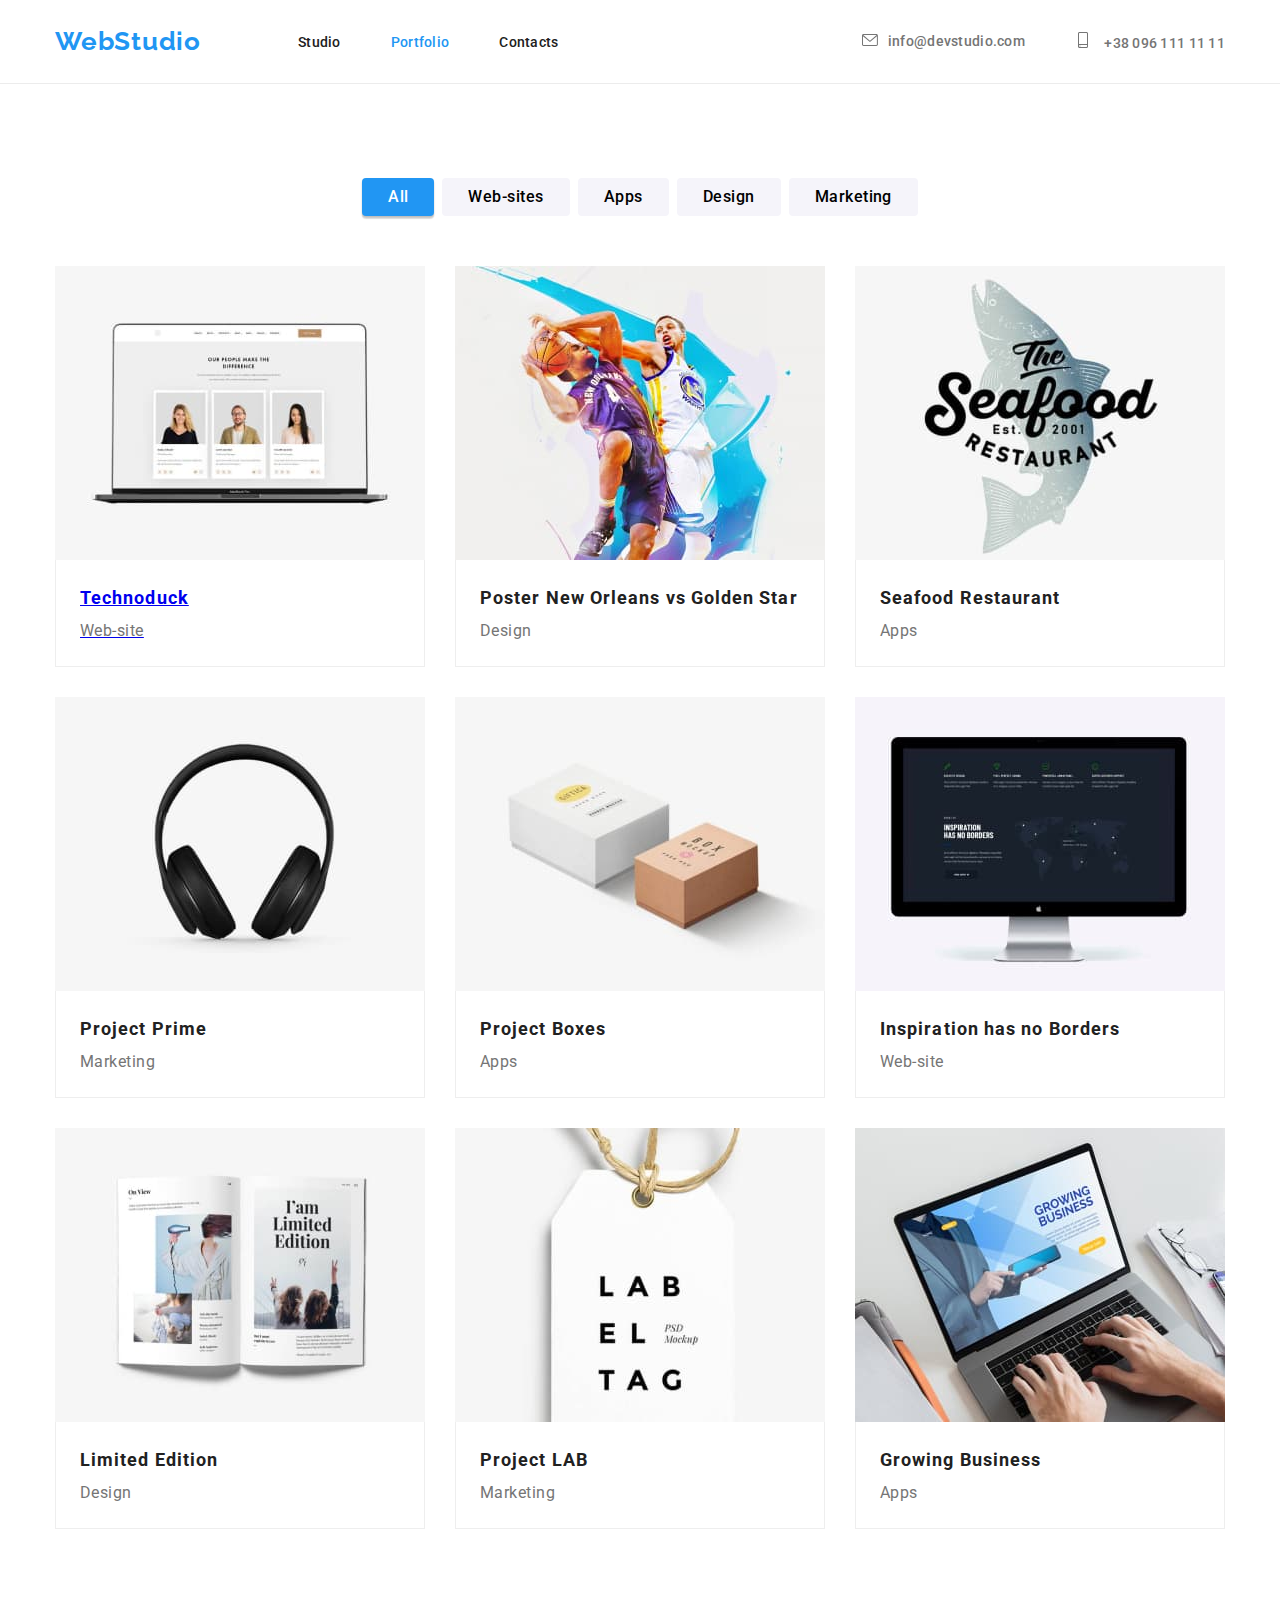
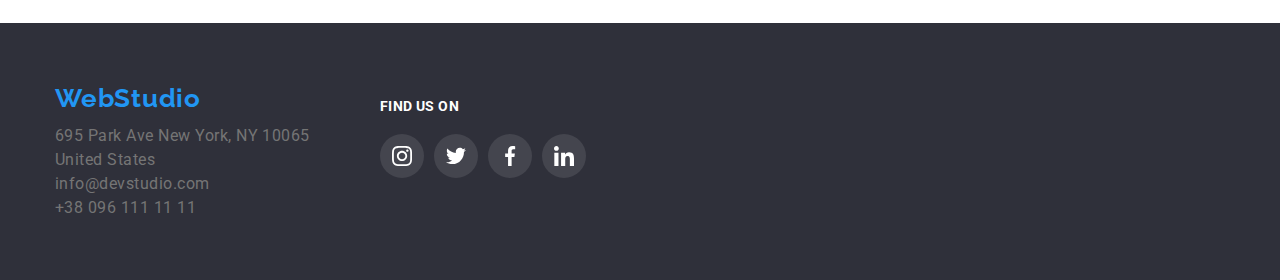
==== commit 02dd46ac: "fixes" ====
--- a/portfolio.html
+++ b/portfolio.html
@@ -21,7 +21,7 @@
     <header class="header">
       <div class="container nav-container">
         <nav class="navbar-list">
-          <a class="link logo" href="index.html">WebStudio
+          <a class="logo link" href="index.html">WebStudio
           </a>
           <ul class="navbar list">
             <li class="navbar-item">
@@ -40,21 +40,17 @@
     
         <ul class="nav-contacts list">
           <li class="header-contact-item">
-            <a class="link header-icon-link">
-              <svg class="header-icon" width="16px" height="12px">
+            <a class="link header-contact-link header-icon-link" href="mailto:info@devstudio.com">
+              <svg class="header-icon" width="16" height="12">
                 <use href="./images/icons.svg#icon-envelope"></use>
-              </svg>
-            </a>
-            <a class="link header-contact-link" href="mailto:info@devstudio.com">info@devstudio.com
+              </svg>info@devstudio.com
             </a>
           </li>
           <li class="header-contact-item">
-            <a class="link header-icon-link">
-              <svg class="header-icon" width="16px" height="12px">
+            <a class="link header-contact-link header-icon-link" href="tel:+38 096 111 11 11">
+              <svg class="header-icon" width="16" height="16">
                 <use href="./images/icons.svg#icon-smartphone"></use>
-              </svg>
-            </a>
-            <a class="link header-contact-link" href="tel:+38 096 111 11 11"> +38 096 111 11 11
+              </svg> +38 096 111 11 11
             </a>
           </li>
         </ul>
--- a/css/styles.css
+++ b/css/styles.css
@@ -10,10 +10,6 @@
 
 ul{
   list-style-type: none;
-}
-
-a{
-color: var(--main-color);
 }
 
 :focus{
@@ -508,8 +504,12 @@
   color: var(--sub-color);
 }
 
+.projects-link{
+  display:block;
+}
+
+.projects-link:focus,
 .projects-link:hover{
-  display:inline-block;
   box-shadow: 0px 1px 1px rgba(0, 0, 0, 0.12), 
     0px 4px 4px rgba(0, 0, 0, 0.06), 
     1px 4px 6px rgba(0, 0, 0, 0.16);
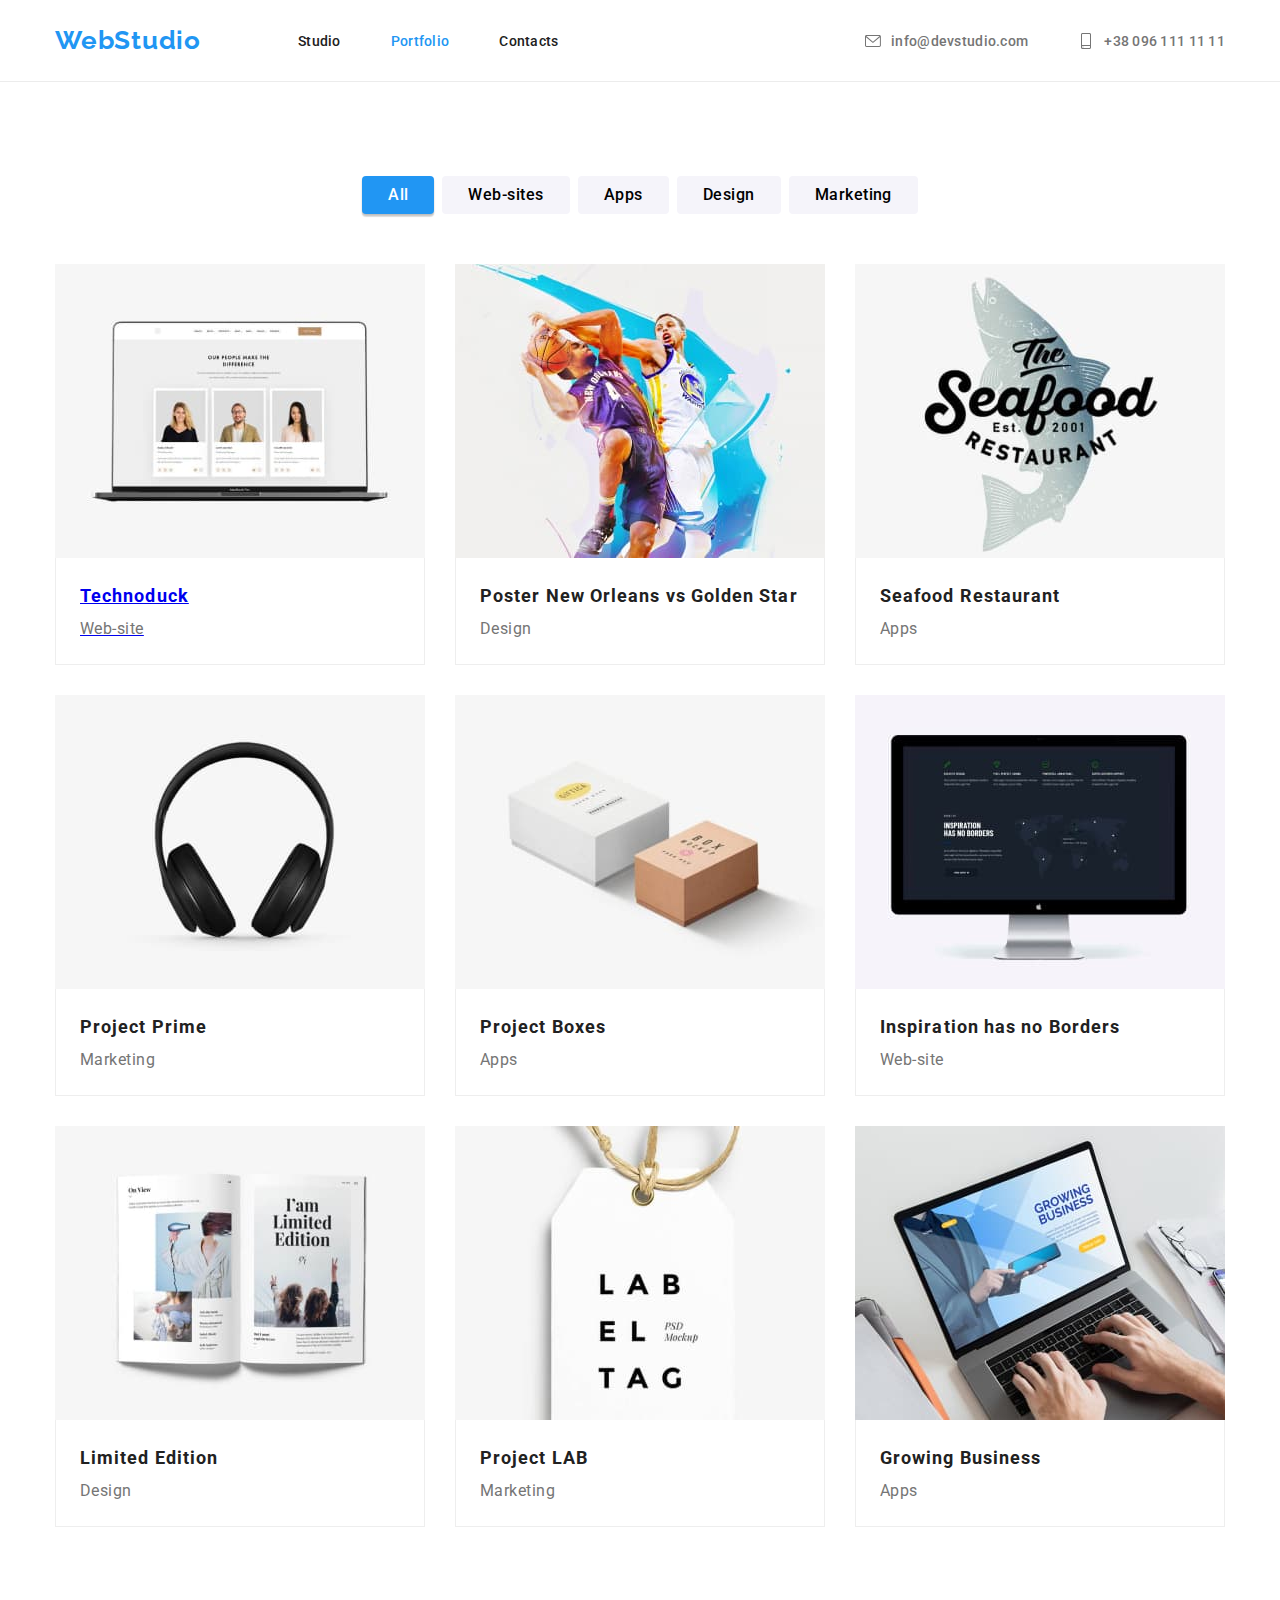
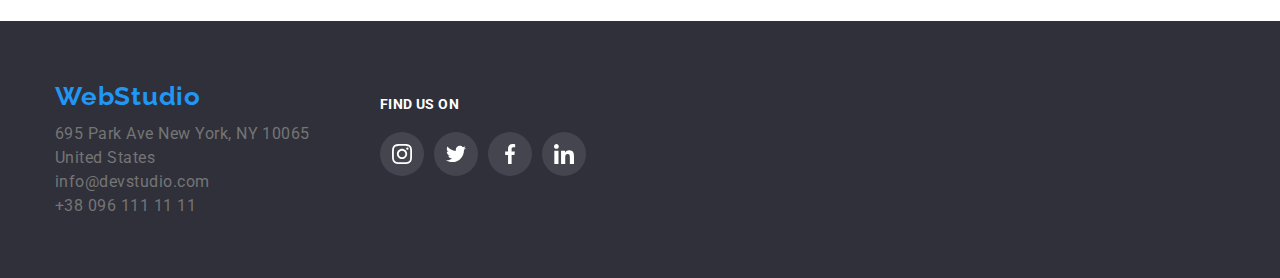
==== commit 455b8f04: "fix clients section" ====
--- a/portfolio.html
+++ b/portfolio.html
@@ -2,7 +2,7 @@
 <html lang="en">
 
 <head>
-    <meta name="WebStudio" content="Effective Sollutions for your Business" />
+    <meta name="WebStudio" content="Effective Solutions for your Business" />
     <meta charset="UTF-8"/>
     <meta http-equiv="X-UA-Compatible" content="IE=edge" />
     <meta name="viewport" content="width=device-width, initial-scale=1.0"/>
--- a/css/styles.css
+++ b/css/styles.css
@@ -148,13 +148,13 @@
 }
 
 .header-icon-link{
-  display: inline-block;
+  display: flex;
+  align-items: center;
   color:var(--sub-color);
   cursor:pointer;
 }
 
 .header-icon{
-  display: inline-block;
   fill:currentColor;
   margin-right: 10px
 }
@@ -180,14 +180,11 @@
   color: var(--light-accent-background-color)
 }
 
-.clients-icon:focus,
-.clients-icon:hover {
+
+.clients-linkfocus,
+.clients-link:hover {
+  border: 1px solid #2196F3;
   color: var(--accent-color);
-}
-
-.clients-box:focus,
-.clients-box:hover {
-  border: 1px solid #2196F3;
 }
 
 .filter-button:focus,
@@ -410,7 +407,13 @@
   fill:currentColor;
 }
 
-.clients-box{
+.clients-list{
+  display:flex;
+  justify-content: center;
+  align-items: center;
+}
+
+.clients-link{
   display: flex;
   justify-content: center;
   align-items: center;
@@ -418,21 +421,14 @@
   height: 92px;
   border: 1px solid var(--icon-color);
   border-radius: 4px;
-}
-
-.clients-list{
-  display:flex;
-  justify-content: space-evenly;
-  align-items: center;
-}
-
-.clients-link{
-  display: inline-block;
   color:var(--icon-color)
 }
 
+.clients-item:not(:last-child){
+  margin-right: 30px;
+}
+
 .clients-icon {
-  display:flex;
   fill: currentColor;
 }
 
@@ -453,13 +449,13 @@
   margin-top:-30px;
 }
   
-  .projects-item{
+.projects-item{
     margin-left: 30px;
     margin-top: 30px;
     background: #FFFFFF;
 }
 
- .footer-projects{
+.footer-projects{
    display: flex;
    flex-direction: column;
    padding:20px 24px;
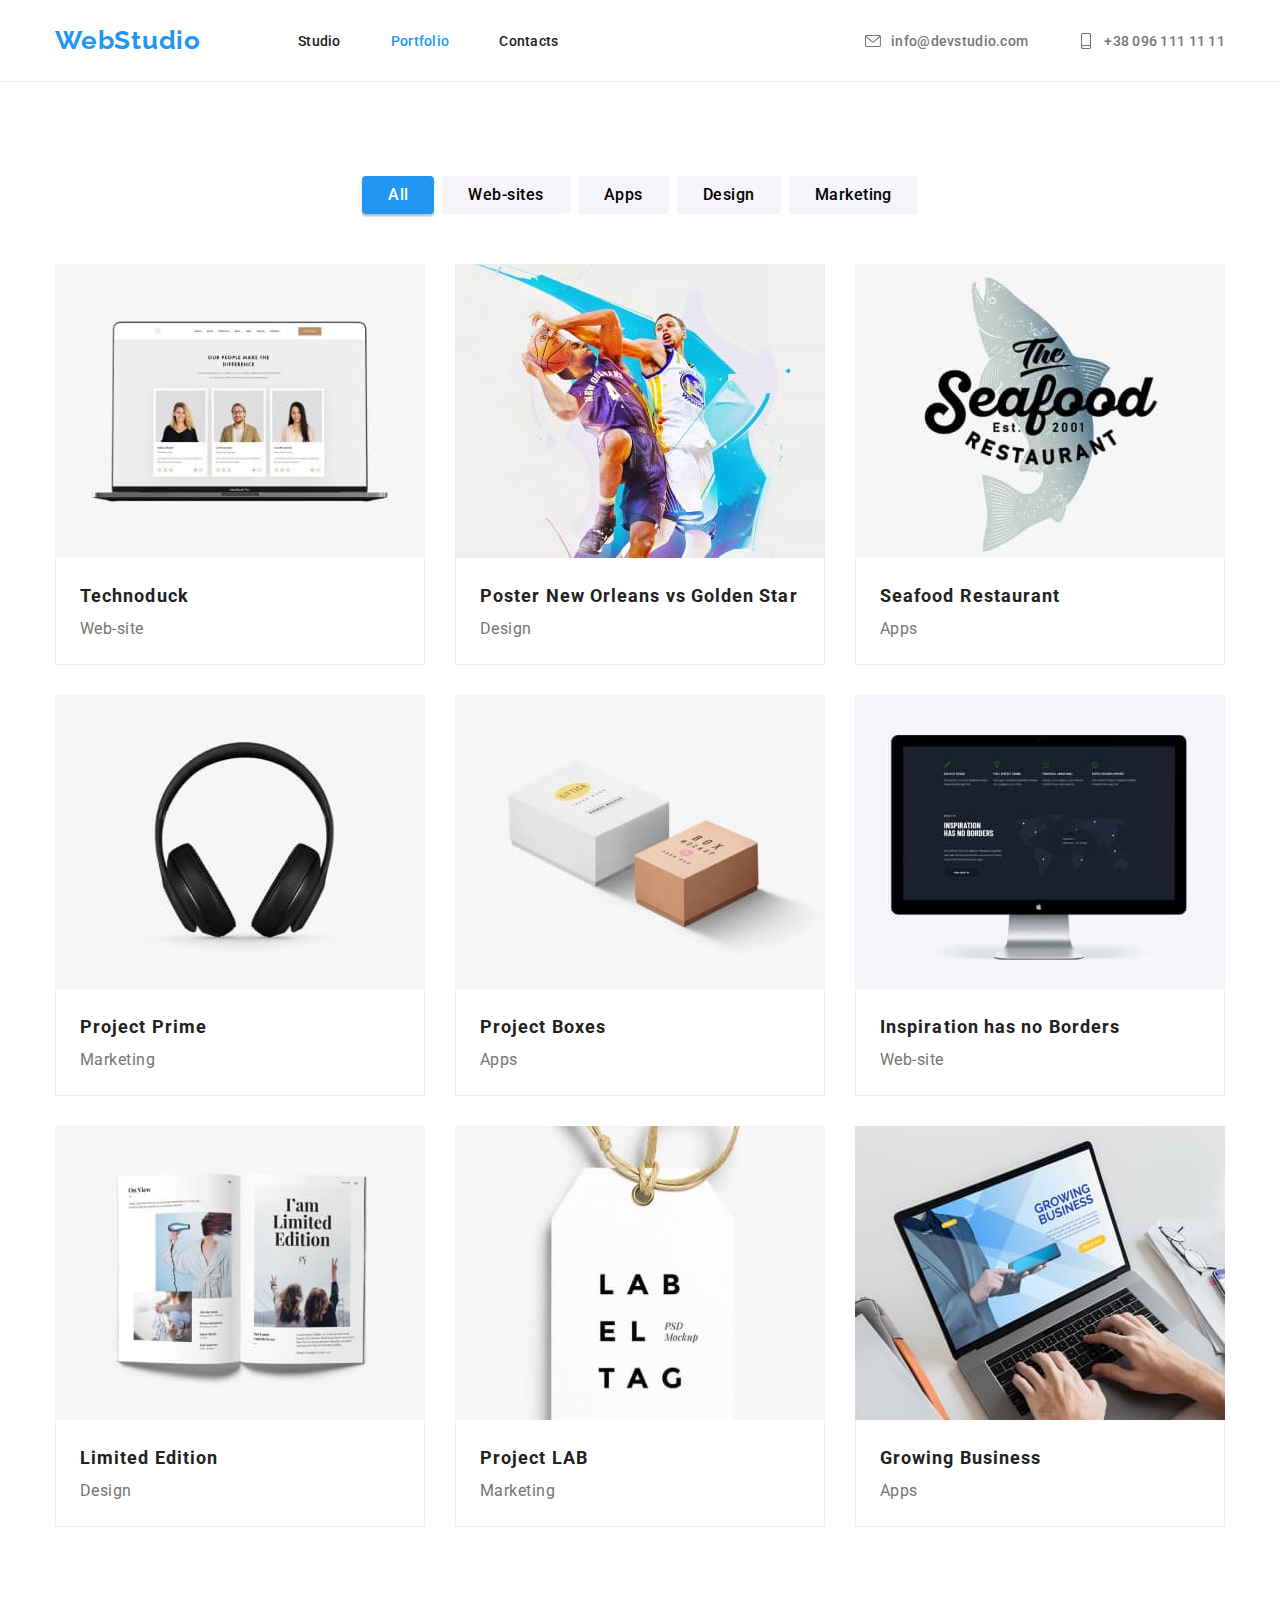
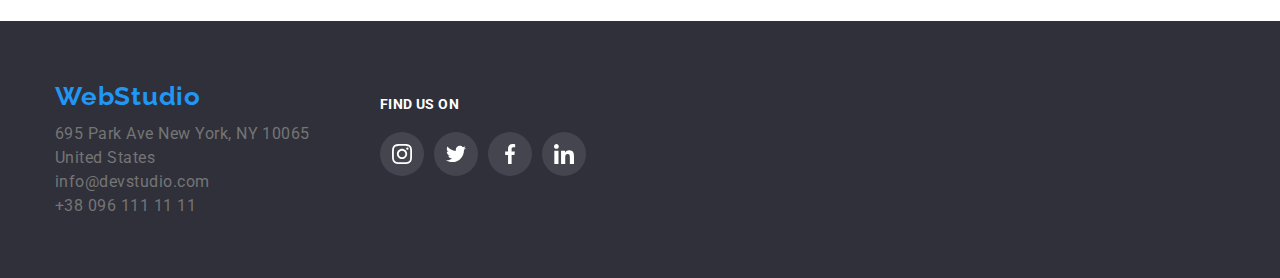
==== commit 41c6d0df: "double check styling" ====
--- a/portfolio.html
+++ b/portfolio.html
@@ -81,7 +81,7 @@
 
               <ul class="projects list">
                 <li class="projects-item">
-                  <a href="#" class="projects-link">
+                  <a href="#" class="projects-link link">
                       <img src="./images/technoduck.jpg"
                            alt=" an open laptop on a desk with staff pictures on the screen"
                            width="370"/>
--- a/css/styles.css
+++ b/css/styles.css
@@ -7,10 +7,6 @@
 } */
 
 /* doc styles*/
-
-ul{
-  list-style-type: none;
-}
 
 :focus{
   outline: none;
